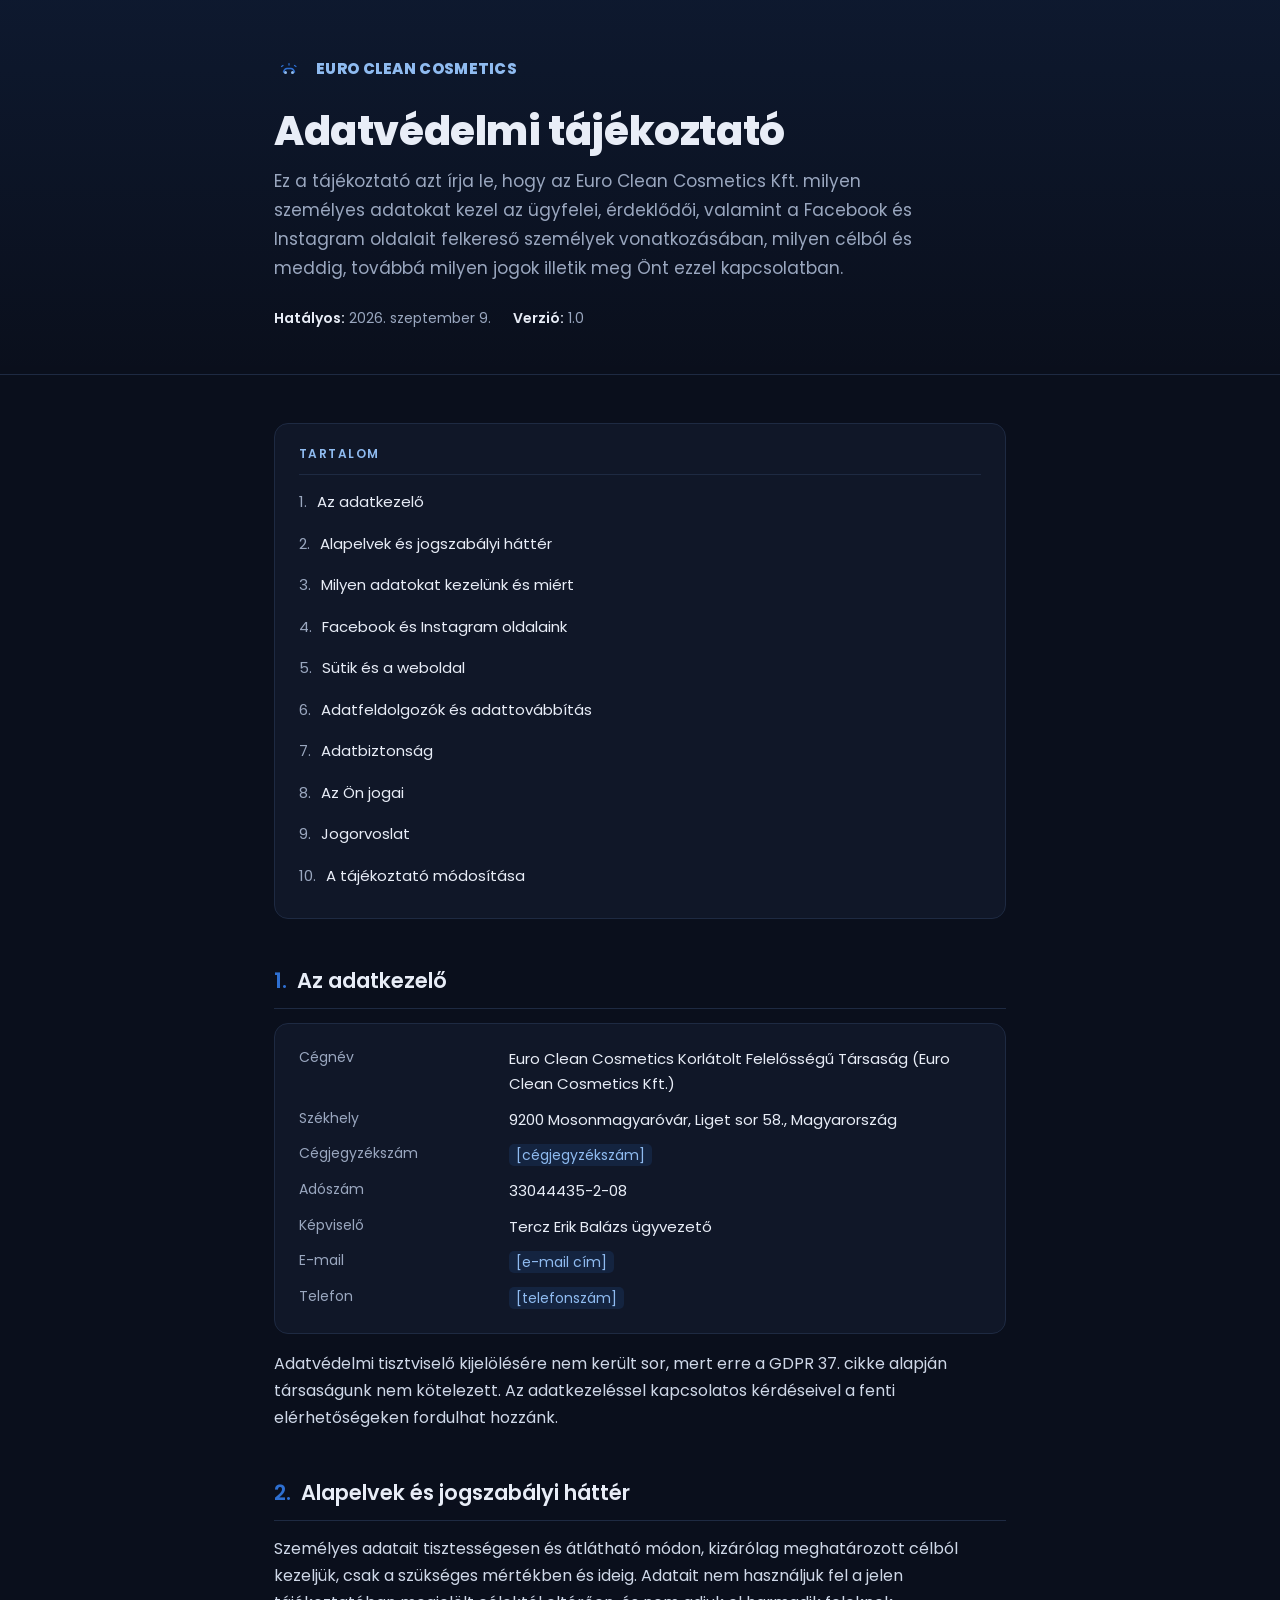
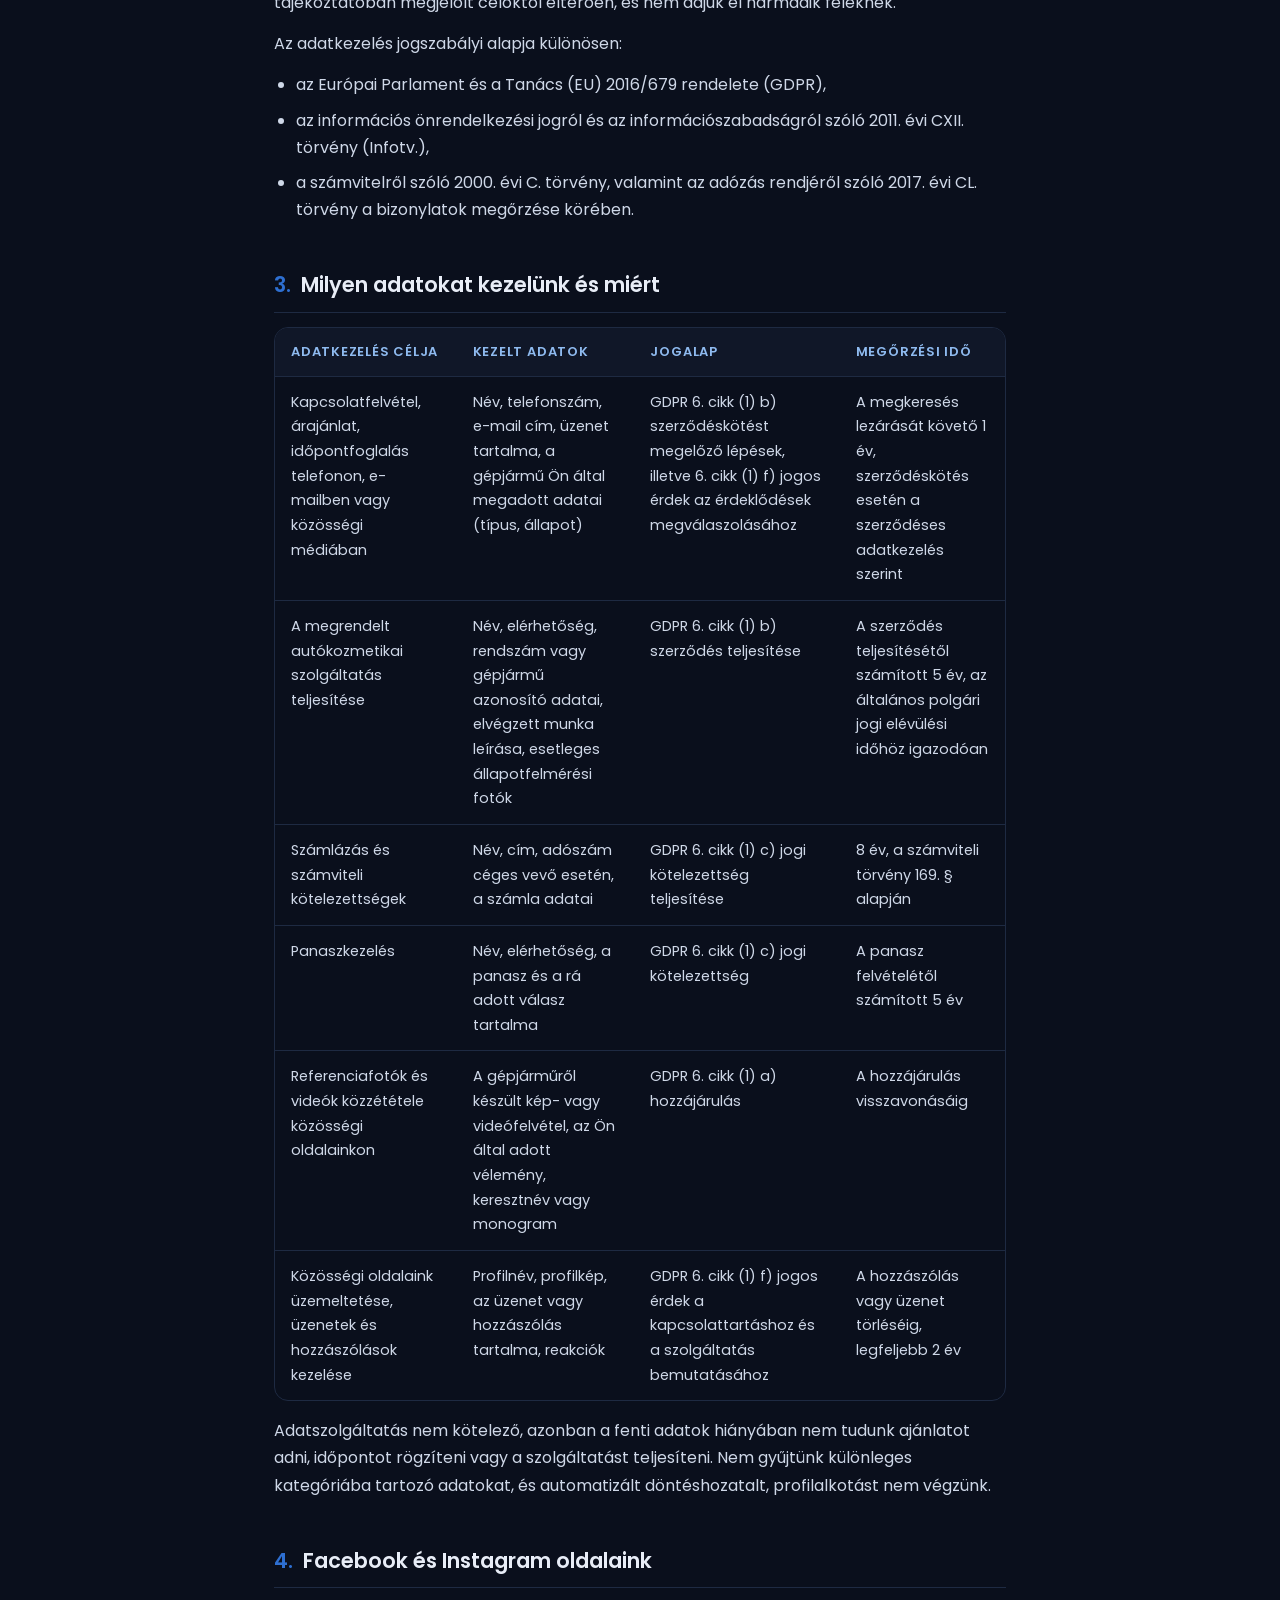
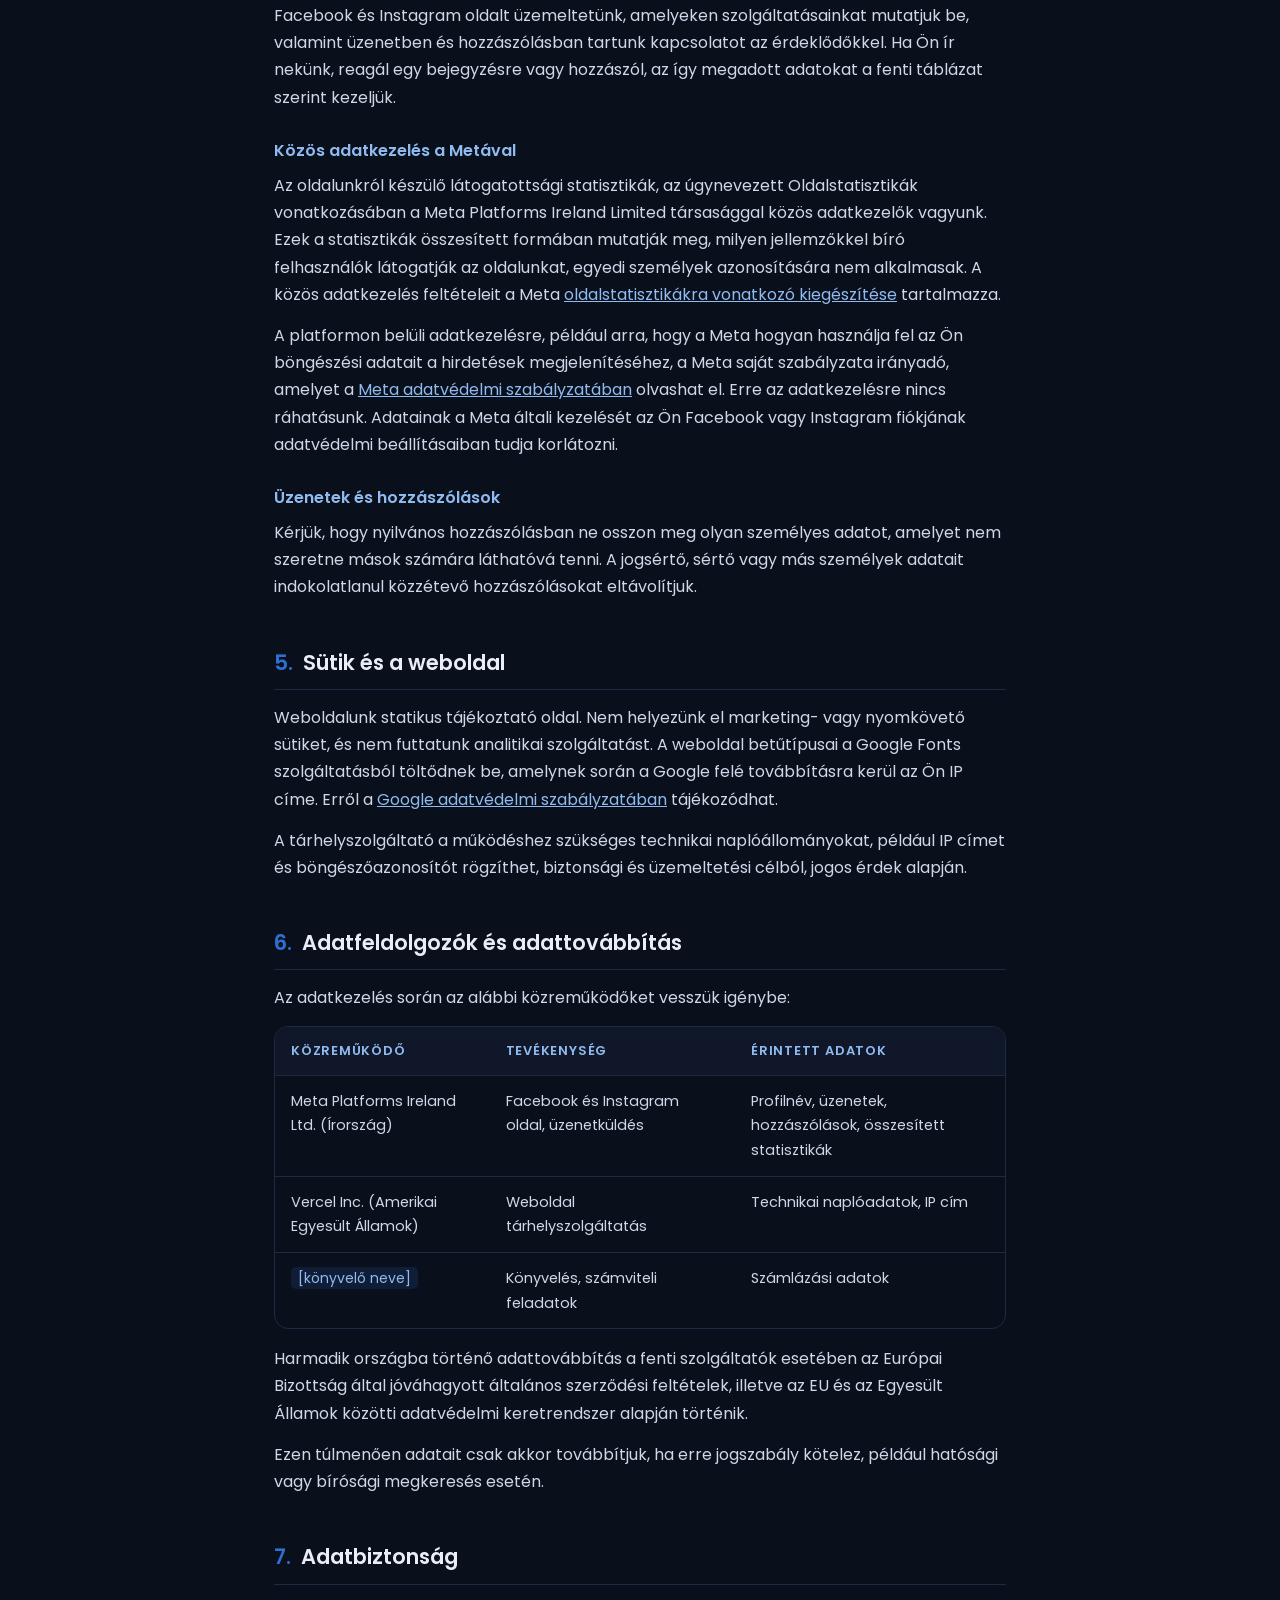
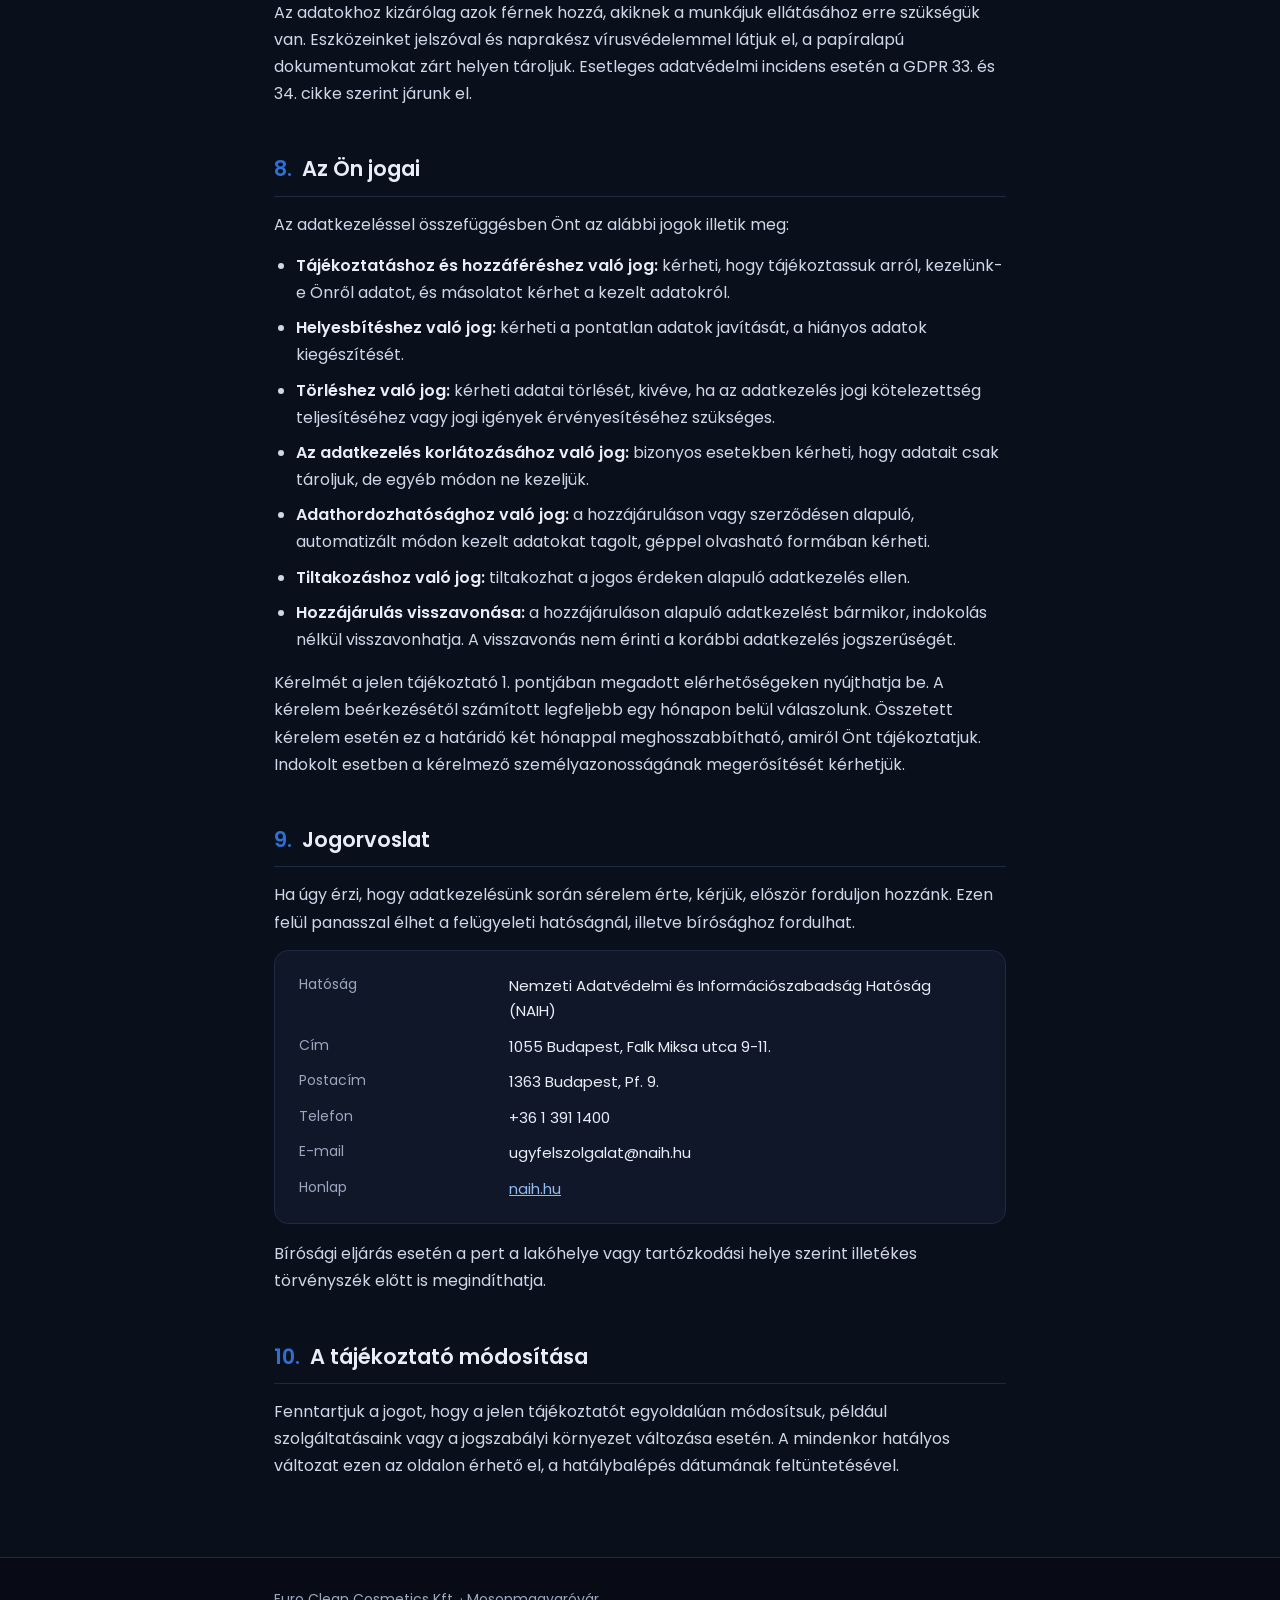
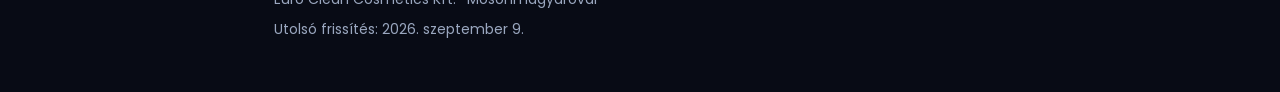
==== index.html @ 40aef6a8 "Fill in company registry data in the privacy notice Registered name, seat, tax number and managing d" ====
<!DOCTYPE html>
<html lang="hu">
<head>
<meta charset="utf-8">
<meta name="viewport" content="width=device-width, initial-scale=1">
<title>Adatvédelmi tájékoztató — Euro Clean Cosmetics Kft.</title>
<meta name="description" content="Az Euro Clean Cosmetics Kft. adatvédelmi tájékoztatója a GDPR alapján: kezelt adatok, jogalapok, megőrzési idők és az érintettek jogai.">
<meta name="robots" content="index, follow">
<link rel="preconnect" href="https://fonts.googleapis.com">
<link rel="preconnect" href="https://fonts.gstatic.com" crossorigin>
<link href="https://fonts.googleapis.com/css2?family=Poppins:wght@400;600;800&display=swap" rel="stylesheet">
<style>
  :root {
    --bg: #0a0f1c;
    --panel: #101728;
    --line: #1e2a42;
    --ink: #e8edf7;
    --muted: #9aa7bf;
    --brand: #2E6FD1;
    --brand-soft: #8FBBF0;
  }
  * { margin: 0; padding: 0; box-sizing: border-box; }
  html { scroll-behavior: smooth; }
  body {
    background: var(--bg);
    color: var(--ink);
    font-family: 'Poppins', -apple-system, BlinkMacSystemFont, 'Segoe UI', sans-serif;
    font-size: 16px;
    line-height: 1.7;
    -webkit-font-smoothing: antialiased;
  }
  .wrap { max-width: 780px; margin: 0 auto; padding: 0 24px; }

  header {
    border-bottom: 1px solid var(--line);
    background: linear-gradient(180deg, rgba(46,111,209,0.10), transparent);
  }
  header .wrap { padding-top: 56px; padding-bottom: 44px; }
  .brand {
    display: inline-flex; align-items: center; gap: 12px;
    font-weight: 800; letter-spacing: .02em; font-size: 15px;
    text-transform: uppercase; color: var(--brand-soft);
  }
  .brand svg { width: 30px; height: 20px; display: block; }
  h1 {
    font-size: clamp(28px, 5vw, 40px);
    line-height: 1.2; font-weight: 800; margin: 20px 0 12px;
    letter-spacing: -0.01em;
  }
  .lede { color: var(--muted); font-size: 17px; max-width: 60ch; }
  .meta {
    margin-top: 24px; font-size: 14px; color: var(--muted);
    display: flex; flex-wrap: wrap; gap: 8px 22px;
  }
  .meta strong { color: var(--ink); font-weight: 600; }

  nav.toc {
    margin: 40px 0 8px; padding: 22px 24px;
    background: var(--panel); border: 1px solid var(--line); border-radius: 14px;
  }
  nav.toc h2 {
    font-size: 12px; text-transform: uppercase; letter-spacing: .12em;
    color: var(--brand-soft); font-weight: 600; margin-bottom: 14px;
  }
  nav.toc ol { list-style: none; counter-reset: toc; display: grid; gap: 8px; }
  nav.toc li { counter-increment: toc; font-size: 15px; }
  nav.toc li::before {
    content: counter(toc) ".";
    color: var(--muted); margin-right: 10px; font-variant-numeric: tabular-nums;
  }
  nav.toc a { color: var(--ink); text-decoration: none; border-bottom: 1px solid transparent; }
  nav.toc a:hover { color: var(--brand-soft); border-bottom-color: var(--brand); }

  main .wrap { padding-top: 8px; padding-bottom: 64px; }
  section { margin-top: 48px; scroll-margin-top: 24px; }
  h2 {
    font-size: 21px; font-weight: 600; line-height: 1.35;
    margin-bottom: 14px; padding-bottom: 12px;
    border-bottom: 1px solid var(--line);
  }
  h2 .num { color: var(--brand); margin-right: 10px; font-variant-numeric: tabular-nums; }
  h3 { font-size: 16px; font-weight: 600; margin: 26px 0 8px; color: var(--brand-soft); }
  p { margin-bottom: 14px; color: #cfd8e8; }
  ul { margin: 0 0 16px 0; padding-left: 22px; color: #cfd8e8; }
  li { margin-bottom: 8px; }
  a { color: var(--brand-soft); }
  a:hover { color: #fff; }
  strong { color: var(--ink); font-weight: 600; }

  .card {
    background: var(--panel); border: 1px solid var(--line);
    border-radius: 14px; padding: 22px 24px; margin-bottom: 16px;
  }
  .card p:last-child, .card ul:last-child { margin-bottom: 0; }
  .card dl { display: grid; grid-template-columns: minmax(120px, 190px) 1fr; gap: 10px 20px; }
  .card dt { color: var(--muted); font-size: 14px; }
  .card dd { color: var(--ink); font-size: 15px; }
  @media (max-width: 560px) {
    .card dl { grid-template-columns: 1fr; gap: 2px; }
    .card dd { margin-bottom: 12px; }
  }

  .tablewrap { overflow-x: auto; margin-bottom: 16px; border: 1px solid var(--line); border-radius: 14px; }
  table { border-collapse: collapse; width: 100%; min-width: 560px; font-size: 14.5px; }
  th, td { text-align: left; padding: 13px 16px; border-bottom: 1px solid var(--line); vertical-align: top; }
  th { background: var(--panel); color: var(--brand-soft); font-weight: 600; font-size: 13px; text-transform: uppercase; letter-spacing: .06em; }
  tbody tr:last-child td { border-bottom: none; }
  td { color: #cfd8e8; }

  .fill { color: var(--brand-soft); background: rgba(46,111,209,0.14); padding: 1px 7px; border-radius: 5px; font-size: 14px; }

  footer {
    border-top: 1px solid var(--line);
    background: rgba(0,0,0,0.25);
  }
  footer .wrap { padding: 30px 24px 44px; }
  footer p { color: var(--muted); font-size: 14px; margin-bottom: 6px; }
</style>
</head>
<body>

<header>
  <div class="wrap">
    <div class="brand">
      <svg viewBox="0 0 120 80" xmlns="http://www.w3.org/2000/svg" aria-hidden="true">
        <path d="M38 52c3-9 7-14 14-14h16c7 0 11 5 14 14" fill="none" stroke="#2E6FD1" stroke-width="6" stroke-linecap="round"></path>
        <circle cx="46" cy="54" r="6" fill="#8FBBF0"></circle>
        <circle cx="74" cy="54" r="6" fill="#8FBBF0"></circle>
        <path d="M30 30l6-4M88 30l-6-4M60 24v-6" stroke="#2E6FD1" stroke-width="5" stroke-linecap="round"></path>
      </svg>
      Euro Clean Cosmetics
    </div>
    <h1>Adatvédelmi tájékoztató</h1>
    <p class="lede">
      Ez a tájékoztató azt írja le, hogy az Euro Clean Cosmetics Kft. milyen személyes adatokat kezel
      az ügyfelei, érdeklődői, valamint a Facebook és Instagram oldalait felkereső személyek
      vonatkozásában, milyen célból és meddig, továbbá milyen jogok illetik meg Önt ezzel kapcsolatban.
    </p>
    <div class="meta">
      <span><strong>Hatályos:</strong> 2026. szeptember 9.</span>
      <span><strong>Verzió:</strong> 1.0</span>
    </div>
  </div>
</header>

<main>
  <div class="wrap">

    <nav class="toc" aria-label="Tartalomjegyzék">
      <h2>Tartalom</h2>
      <ol>
        <li><a href="#adatkezelo">Az adatkezelő</a></li>
        <li><a href="#alapelvek">Alapelvek és jogszabályi háttér</a></li>
        <li><a href="#adatkezelesek">Milyen adatokat kezelünk és miért</a></li>
        <li><a href="#kozossegi">Facebook és Instagram oldalaink</a></li>
        <li><a href="#suti">Sütik és a weboldal</a></li>
        <li><a href="#tovabbitas">Adatfeldolgozók és adattovábbítás</a></li>
        <li><a href="#biztonsag">Adatbiztonság</a></li>
        <li><a href="#jogok">Az Ön jogai</a></li>
        <li><a href="#jogorvoslat">Jogorvoslat</a></li>
        <li><a href="#modositas">A tájékoztató módosítása</a></li>
      </ol>
    </nav>

    <section id="adatkezelo">
      <h2><span class="num">1.</span>Az adatkezelő</h2>
      <div class="card">
        <dl>
          <dt>Cégnév</dt><dd>Euro Clean Cosmetics Korlátolt Felelősségű Társaság (Euro Clean Cosmetics Kft.)</dd>
          <dt>Székhely</dt><dd>9200 Mosonmagyaróvár, Liget sor 58., Magyarország</dd>
          <dt>Cégjegyzékszám</dt><dd><span class="fill">[cégjegyzékszám]</span></dd>
          <dt>Adószám</dt><dd>33044435-2-08</dd>
          <dt>Képviselő</dt><dd>Tercz Erik Balázs ügyvezető</dd>
          <dt>E-mail</dt><dd><span class="fill">[e-mail cím]</span></dd>
          <dt>Telefon</dt><dd><span class="fill">[telefonszám]</span></dd>
        </dl>
      </div>
      <p>
        Adatvédelmi tisztviselő kijelölésére nem került sor, mert erre a GDPR 37. cikke alapján
        társaságunk nem kötelezett. Az adatkezeléssel kapcsolatos kérdéseivel a fenti elérhetőségeken
        fordulhat hozzánk.
      </p>
    </section>

    <section id="alapelvek">
      <h2><span class="num">2.</span>Alapelvek és jogszabályi háttér</h2>
      <p>
        Személyes adatait tisztességesen és átlátható módon, kizárólag meghatározott célból kezeljük,
        csak a szükséges mértékben és ideig. Adatait nem használjuk fel a jelen tájékoztatóban
        megjelölt céloktól eltérően, és nem adjuk el harmadik feleknek.
      </p>
      <p>Az adatkezelés jogszabályi alapja különösen:</p>
      <ul>
        <li>az Európai Parlament és a Tanács (EU) 2016/679 rendelete (GDPR),</li>
        <li>az információs önrendelkezési jogról és az információszabadságról szóló 2011. évi CXII. törvény (Infotv.),</li>
        <li>a számvitelről szóló 2000. évi C. törvény, valamint az adózás rendjéről szóló 2017. évi CL. törvény a bizonylatok megőrzése körében.</li>
      </ul>
    </section>

    <section id="adatkezelesek">
      <h2><span class="num">3.</span>Milyen adatokat kezelünk és miért</h2>
      <div class="tablewrap">
        <table>
          <thead>
            <tr>
              <th>Adatkezelés célja</th>
              <th>Kezelt adatok</th>
              <th>Jogalap</th>
              <th>Megőrzési idő</th>
            </tr>
          </thead>
          <tbody>
            <tr>
              <td>Kapcsolatfelvétel, árajánlat, időpontfoglalás telefonon, e-mailben vagy közösségi médiában</td>
              <td>Név, telefonszám, e-mail cím, üzenet tartalma, a gépjármű Ön által megadott adatai (típus, állapot)</td>
              <td>GDPR 6. cikk (1) b) szerződéskötést megelőző lépések, illetve 6. cikk (1) f) jogos érdek az érdeklődések megválaszolásához</td>
              <td>A megkeresés lezárását követő 1 év, szerződéskötés esetén a szerződéses adatkezelés szerint</td>
            </tr>
            <tr>
              <td>A megrendelt autókozmetikai szolgáltatás teljesítése</td>
              <td>Név, elérhetőség, rendszám vagy gépjármű azonosító adatai, elvégzett munka leírása, esetleges állapotfelmérési fotók</td>
              <td>GDPR 6. cikk (1) b) szerződés teljesítése</td>
              <td>A szerződés teljesítésétől számított 5 év, az általános polgári jogi elévülési időhöz igazodóan</td>
            </tr>
            <tr>
              <td>Számlázás és számviteli kötelezettségek</td>
              <td>Név, cím, adószám céges vevő esetén, a számla adatai</td>
              <td>GDPR 6. cikk (1) c) jogi kötelezettség teljesítése</td>
              <td>8 év, a számviteli törvény 169. § alapján</td>
            </tr>
            <tr>
              <td>Panaszkezelés</td>
              <td>Név, elérhetőség, a panasz és a rá adott válasz tartalma</td>
              <td>GDPR 6. cikk (1) c) jogi kötelezettség</td>
              <td>A panasz felvételétől számított 5 év</td>
            </tr>
            <tr>
              <td>Referenciafotók és videók közzététele közösségi oldalainkon</td>
              <td>A gépjárműről készült kép- vagy videófelvétel, az Ön által adott vélemény, keresztnév vagy monogram</td>
              <td>GDPR 6. cikk (1) a) hozzájárulás</td>
              <td>A hozzájárulás visszavonásáig</td>
            </tr>
            <tr>
              <td>Közösségi oldalaink üzemeltetése, üzenetek és hozzászólások kezelése</td>
              <td>Profilnév, profilkép, az üzenet vagy hozzászólás tartalma, reakciók</td>
              <td>GDPR 6. cikk (1) f) jogos érdek a kapcsolattartáshoz és a szolgáltatás bemutatásához</td>
              <td>A hozzászólás vagy üzenet törléséig, legfeljebb 2 év</td>
            </tr>
          </tbody>
        </table>
      </div>
      <p>
        Adatszolgáltatás nem kötelező, azonban a fenti adatok hiányában nem tudunk ajánlatot adni,
        időpontot rögzíteni vagy a szolgáltatást teljesíteni. Nem gyűjtünk különleges kategóriába
        tartozó adatokat, és automatizált döntéshozatalt, profilalkotást nem végzünk.
      </p>
    </section>

    <section id="kozossegi">
      <h2><span class="num">4.</span>Facebook és Instagram oldalaink</h2>
      <p>
        Facebook és Instagram oldalt üzemeltetünk, amelyeken szolgáltatásainkat mutatjuk be, valamint
        üzenetben és hozzászólásban tartunk kapcsolatot az érdeklődőkkel. Ha Ön ír nekünk, reagál egy
        bejegyzésre vagy hozzászól, az így megadott adatokat a fenti táblázat szerint kezeljük.
      </p>
      <h3>Közös adatkezelés a Metával</h3>
      <p>
        Az oldalunkról készülő látogatottsági statisztikák, az úgynevezett Oldalstatisztikák
        vonatkozásában a Meta Platforms Ireland Limited társasággal közös adatkezelők vagyunk. Ezek a
        statisztikák összesített formában mutatják meg, milyen jellemzőkkel bíró felhasználók
        látogatják az oldalunkat, egyedi személyek azonosítására nem alkalmasak. A közös adatkezelés
        feltételeit a Meta
        <a href="https://www.facebook.com/legal/terms/page_controller_addendum" target="_blank" rel="noopener">
        oldalstatisztikákra vonatkozó kiegészítése</a> tartalmazza.
      </p>
      <p>
        A platformon belüli adatkezelésre, például arra, hogy a Meta hogyan használja fel az Ön
        böngészési adatait a hirdetések megjelenítéséhez, a Meta saját szabályzata irányadó, amelyet a
        <a href="https://www.facebook.com/privacy/policy/" target="_blank" rel="noopener">Meta adatvédelmi szabályzatában</a>
        olvashat el. Erre az adatkezelésre nincs ráhatásunk. Adatainak a Meta általi kezelését az Ön
        Facebook vagy Instagram fiókjának adatvédelmi beállításaiban tudja korlátozni.
      </p>
      <h3>Üzenetek és hozzászólások</h3>
      <p>
        Kérjük, hogy nyilvános hozzászólásban ne osszon meg olyan személyes adatot, amelyet nem
        szeretne mások számára láthatóvá tenni. A jogsértő, sértő vagy más személyek adatait
        indokolatlanul közzétevő hozzászólásokat eltávolítjuk.
      </p>
    </section>

    <section id="suti">
      <h2><span class="num">5.</span>Sütik és a weboldal</h2>
      <p>
        Weboldalunk statikus tájékoztató oldal. Nem helyezünk el marketing- vagy nyomkövető sütiket,
        és nem futtatunk analitikai szolgáltatást. A weboldal betűtípusai a Google Fonts szolgáltatásból
        töltődnek be, amelynek során a Google felé továbbításra kerül az Ön IP címe. Erről a
        <a href="https://policies.google.com/privacy" target="_blank" rel="noopener">Google adatvédelmi szabályzatában</a>
        tájékozódhat.
      </p>
      <p>
        A tárhelyszolgáltató a működéshez szükséges technikai naplóállományokat, például IP címet és
        böngészőazonosítót rögzíthet, biztonsági és üzemeltetési célból, jogos érdek alapján.
      </p>
    </section>

    <section id="tovabbitas">
      <h2><span class="num">6.</span>Adatfeldolgozók és adattovábbítás</h2>
      <p>Az adatkezelés során az alábbi közreműködőket vesszük igénybe:</p>
      <div class="tablewrap">
        <table>
          <thead>
            <tr><th>Közreműködő</th><th>Tevékenység</th><th>Érintett adatok</th></tr>
          </thead>
          <tbody>
            <tr>
              <td>Meta Platforms Ireland Ltd. (Írország)</td>
              <td>Facebook és Instagram oldal, üzenetküldés</td>
              <td>Profilnév, üzenetek, hozzászólások, összesített statisztikák</td>
            </tr>
            <tr>
              <td>Vercel Inc. (Amerikai Egyesült Államok)</td>
              <td>Weboldal tárhelyszolgáltatás</td>
              <td>Technikai naplóadatok, IP cím</td>
            </tr>
            <tr>
              <td><span class="fill">[könyvelő neve]</span></td>
              <td>Könyvelés, számviteli feladatok</td>
              <td>Számlázási adatok</td>
            </tr>
          </tbody>
        </table>
      </div>
      <p>
        Harmadik országba történő adattovábbítás a fenti szolgáltatók esetében az Európai Bizottság
        által jóváhagyott általános szerződési feltételek, illetve az EU és az Egyesült Államok közötti
        adatvédelmi keretrendszer alapján történik.
      </p>
      <p>
        Ezen túlmenően adatait csak akkor továbbítjuk, ha erre jogszabály kötelez, például hatósági
        vagy bírósági megkeresés esetén.
      </p>
    </section>

    <section id="biztonsag">
      <h2><span class="num">7.</span>Adatbiztonság</h2>
      <p>
        Az adatokhoz kizárólag azok férnek hozzá, akiknek a munkájuk ellátásához erre szükségük van.
        Eszközeinket jelszóval és naprakész vírusvédelemmel látjuk el, a papíralapú dokumentumokat
        zárt helyen tároljuk. Esetleges adatvédelmi incidens esetén a GDPR 33. és 34. cikke szerint
        járunk el.
      </p>
    </section>

    <section id="jogok">
      <h2><span class="num">8.</span>Az Ön jogai</h2>
      <p>Az adatkezeléssel összefüggésben Önt az alábbi jogok illetik meg:</p>
      <ul>
        <li><strong>Tájékoztatáshoz és hozzáféréshez való jog:</strong> kérheti, hogy tájékoztassuk arról, kezelünk-e Önről adatot, és másolatot kérhet a kezelt adatokról.</li>
        <li><strong>Helyesbítéshez való jog:</strong> kérheti a pontatlan adatok javítását, a hiányos adatok kiegészítését.</li>
        <li><strong>Törléshez való jog:</strong> kérheti adatai törlését, kivéve, ha az adatkezelés jogi kötelezettség teljesítéséhez vagy jogi igények érvényesítéséhez szükséges.</li>
        <li><strong>Az adatkezelés korlátozásához való jog:</strong> bizonyos esetekben kérheti, hogy adatait csak tároljuk, de egyéb módon ne kezeljük.</li>
        <li><strong>Adathordozhatósághoz való jog:</strong> a hozzájáruláson vagy szerződésen alapuló, automatizált módon kezelt adatokat tagolt, géppel olvasható formában kérheti.</li>
        <li><strong>Tiltakozáshoz való jog:</strong> tiltakozhat a jogos érdeken alapuló adatkezelés ellen.</li>
        <li><strong>Hozzájárulás visszavonása:</strong> a hozzájáruláson alapuló adatkezelést bármikor, indokolás nélkül visszavonhatja. A visszavonás nem érinti a korábbi adatkezelés jogszerűségét.</li>
      </ul>
      <p>
        Kérelmét a jelen tájékoztató 1. pontjában megadott elérhetőségeken nyújthatja be. A kérelem
        beérkezésétől számított legfeljebb egy hónapon belül válaszolunk. Összetett kérelem esetén ez a
        határidő két hónappal meghosszabbítható, amiről Önt tájékoztatjuk. Indokolt esetben a kérelmező
        személyazonosságának megerősítését kérhetjük.
      </p>
    </section>

    <section id="jogorvoslat">
      <h2><span class="num">9.</span>Jogorvoslat</h2>
      <p>
        Ha úgy érzi, hogy adatkezelésünk során sérelem érte, kérjük, először forduljon hozzánk. Ezen
        felül panasszal élhet a felügyeleti hatóságnál, illetve bírósághoz fordulhat.
      </p>
      <div class="card">
        <dl>
          <dt>Hatóság</dt><dd>Nemzeti Adatvédelmi és Információszabadság Hatóság (NAIH)</dd>
          <dt>Cím</dt><dd>1055 Budapest, Falk Miksa utca 9-11.</dd>
          <dt>Postacím</dt><dd>1363 Budapest, Pf. 9.</dd>
          <dt>Telefon</dt><dd>+36 1 391 1400</dd>
          <dt>E-mail</dt><dd>ugyfelszolgalat@naih.hu</dd>
          <dt>Honlap</dt><dd><a href="https://naih.hu" target="_blank" rel="noopener">naih.hu</a></dd>
        </dl>
      </div>
      <p>
        Bírósági eljárás esetén a pert a lakóhelye vagy tartózkodási helye szerint illetékes
        törvényszék előtt is megindíthatja.
      </p>
    </section>

    <section id="modositas">
      <h2><span class="num">10.</span>A tájékoztató módosítása</h2>
      <p>
        Fenntartjuk a jogot, hogy a jelen tájékoztatót egyoldalúan módosítsuk, például szolgáltatásaink
        vagy a jogszabályi környezet változása esetén. A mindenkor hatályos változat ezen az oldalon
        érhető el, a hatálybalépés dátumának feltüntetésével.
      </p>
    </section>

  </div>
</main>

<footer>
  <div class="wrap">
    <p>Euro Clean Cosmetics Kft. · Mosonmagyaróvár</p>
    <p>Utolsó frissítés: 2026. szeptember 9.</p>
  </div>
</footer>

</body>
</html>
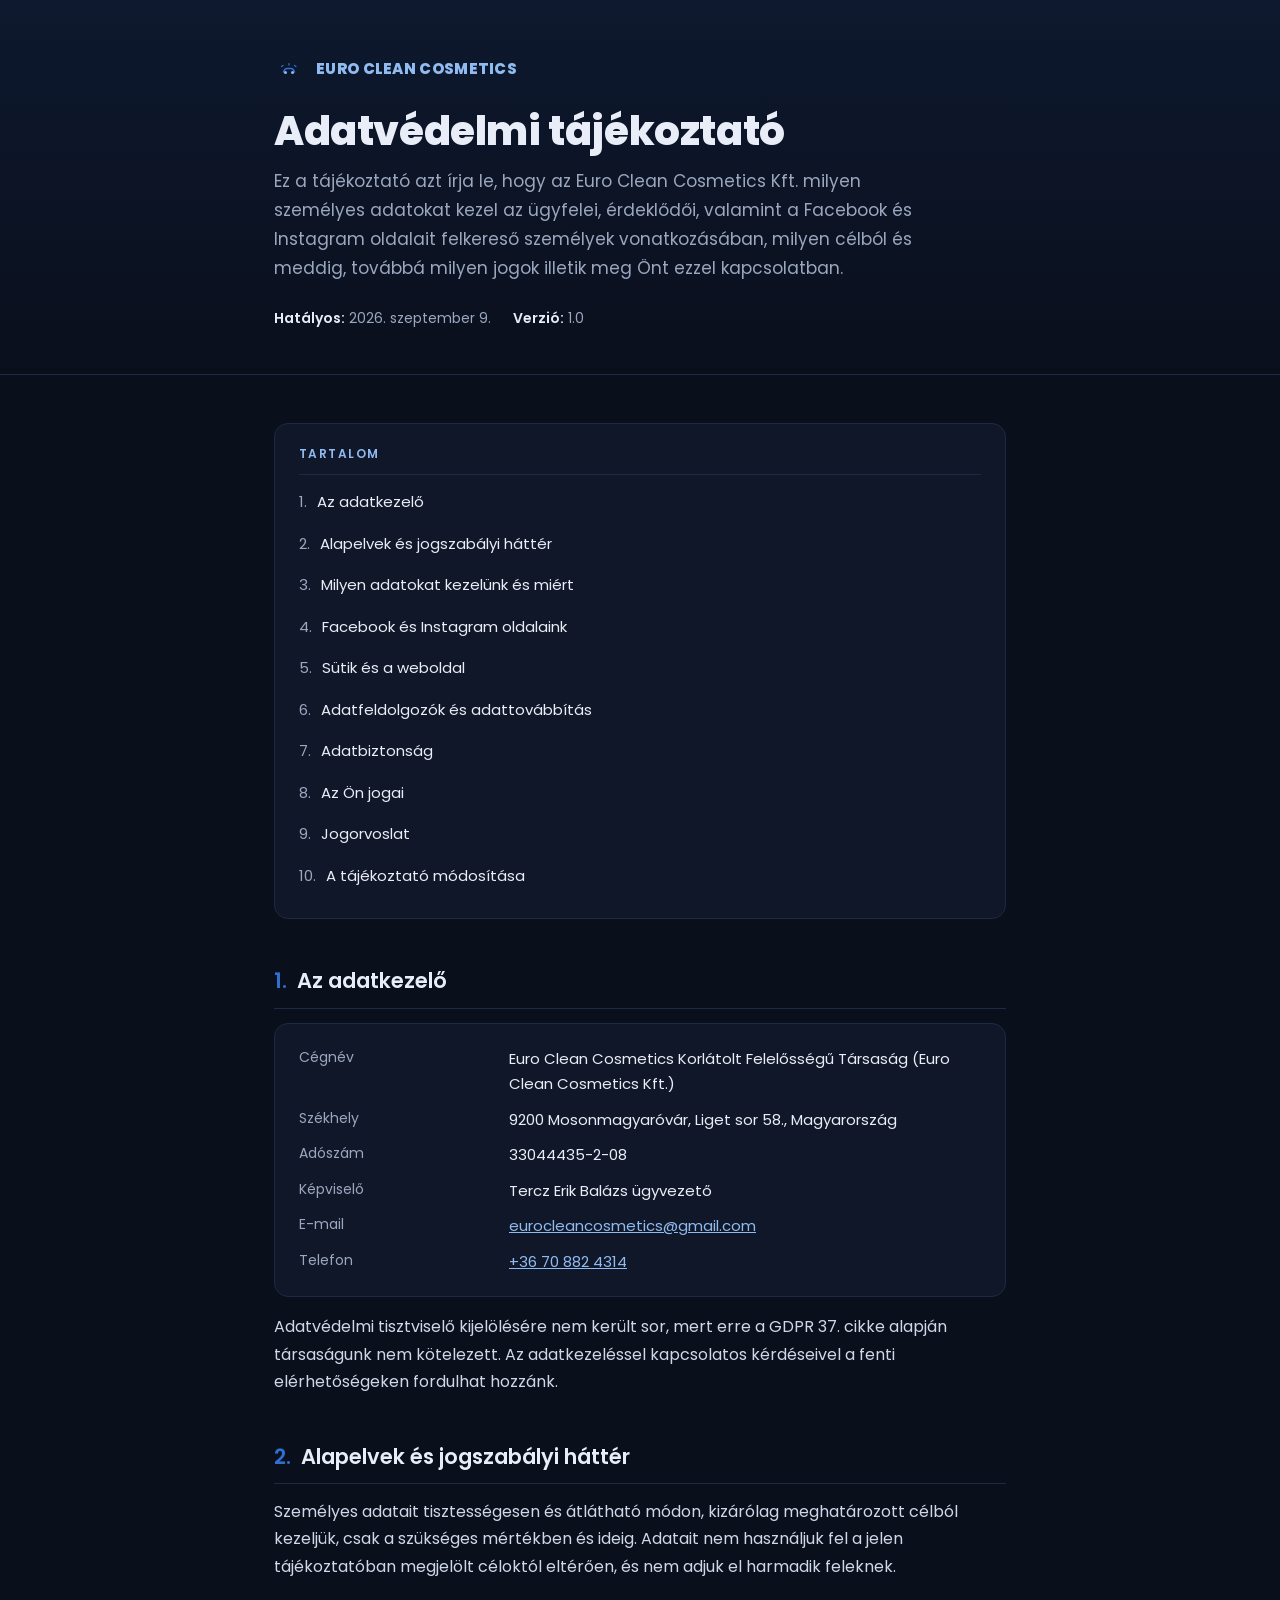
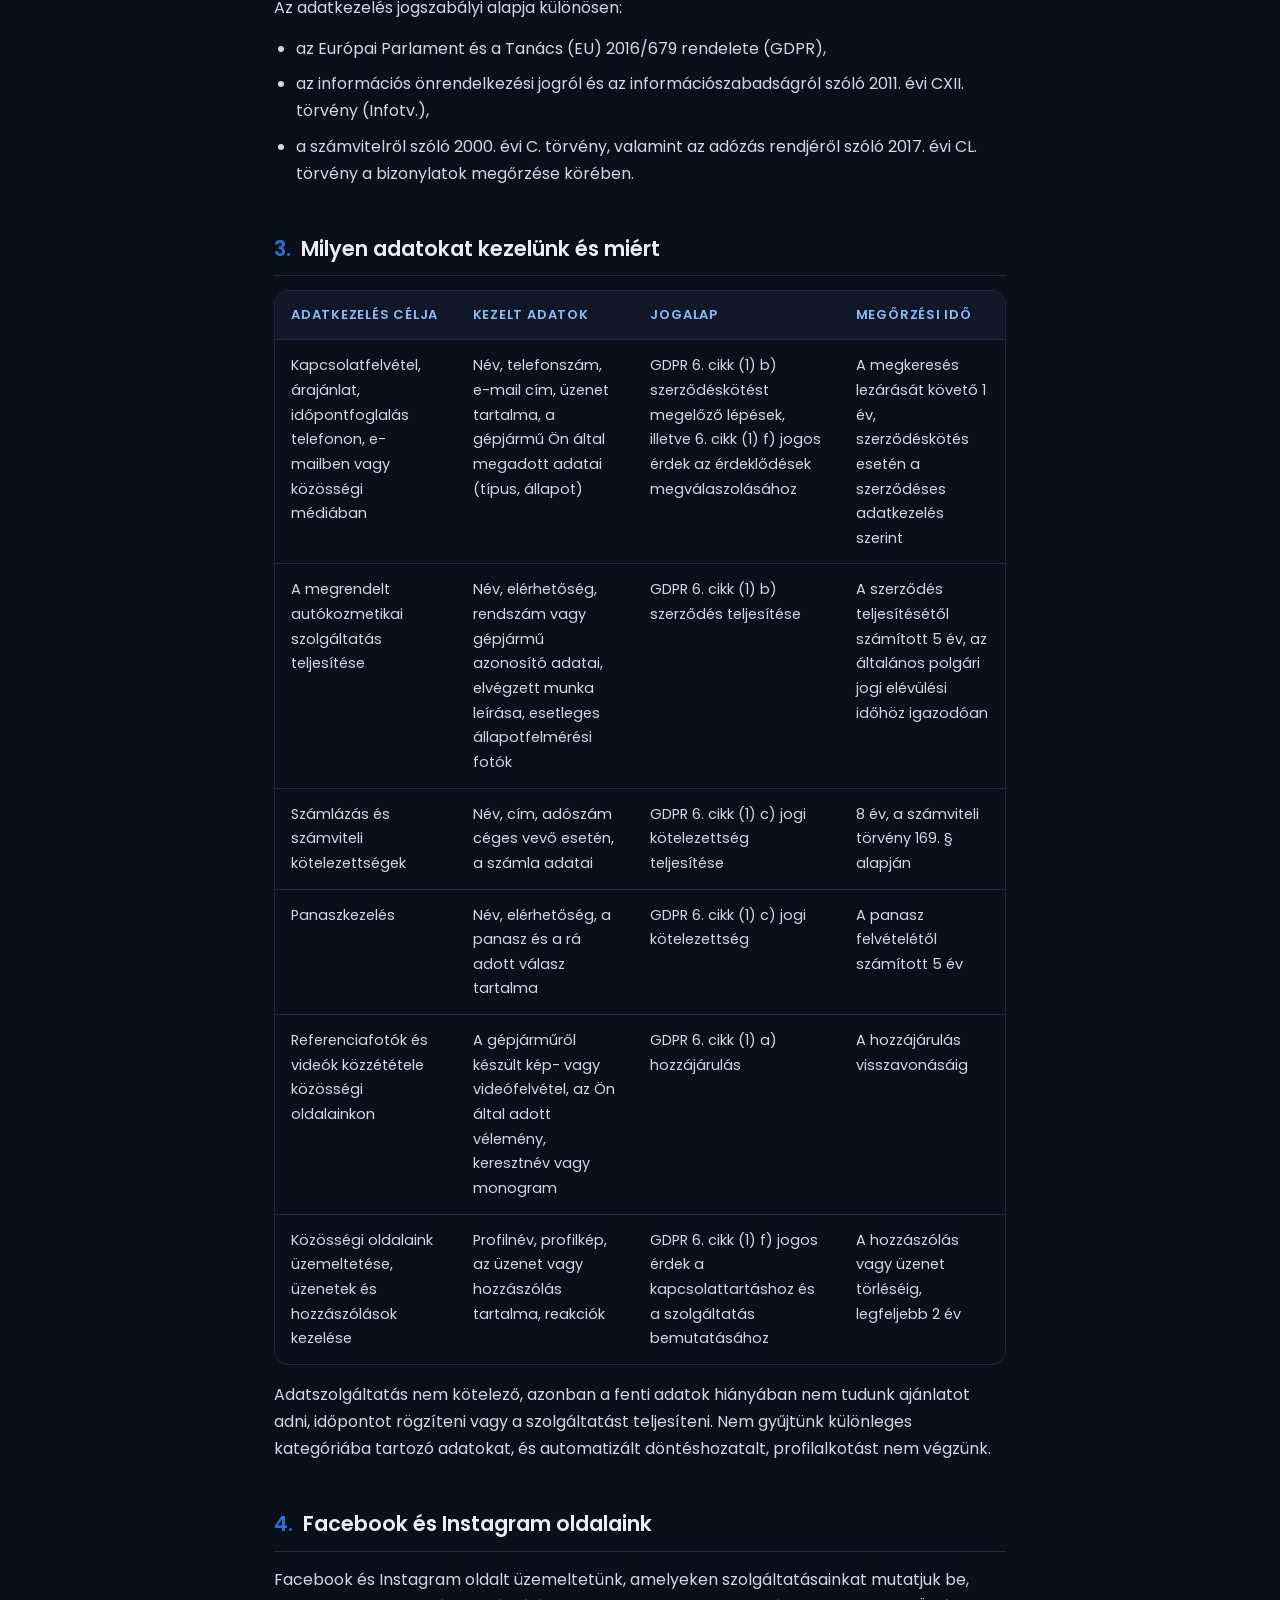
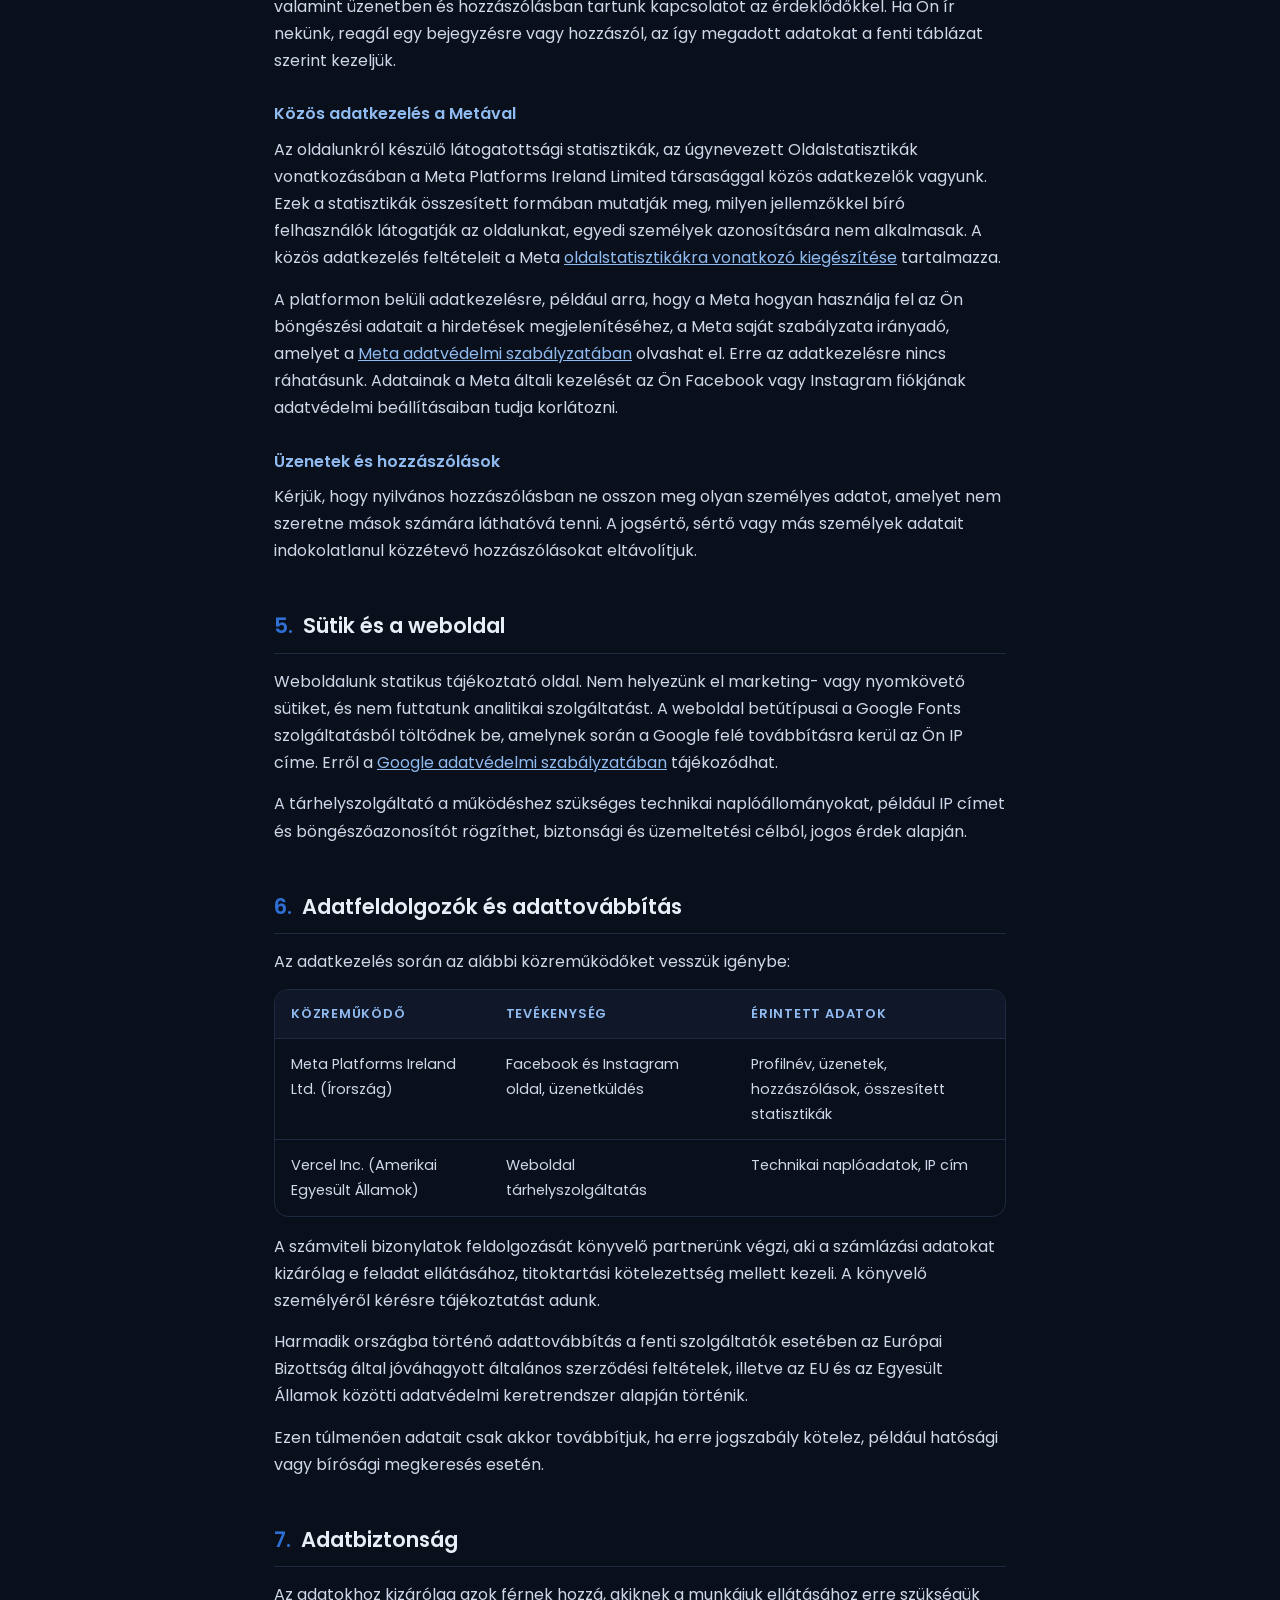
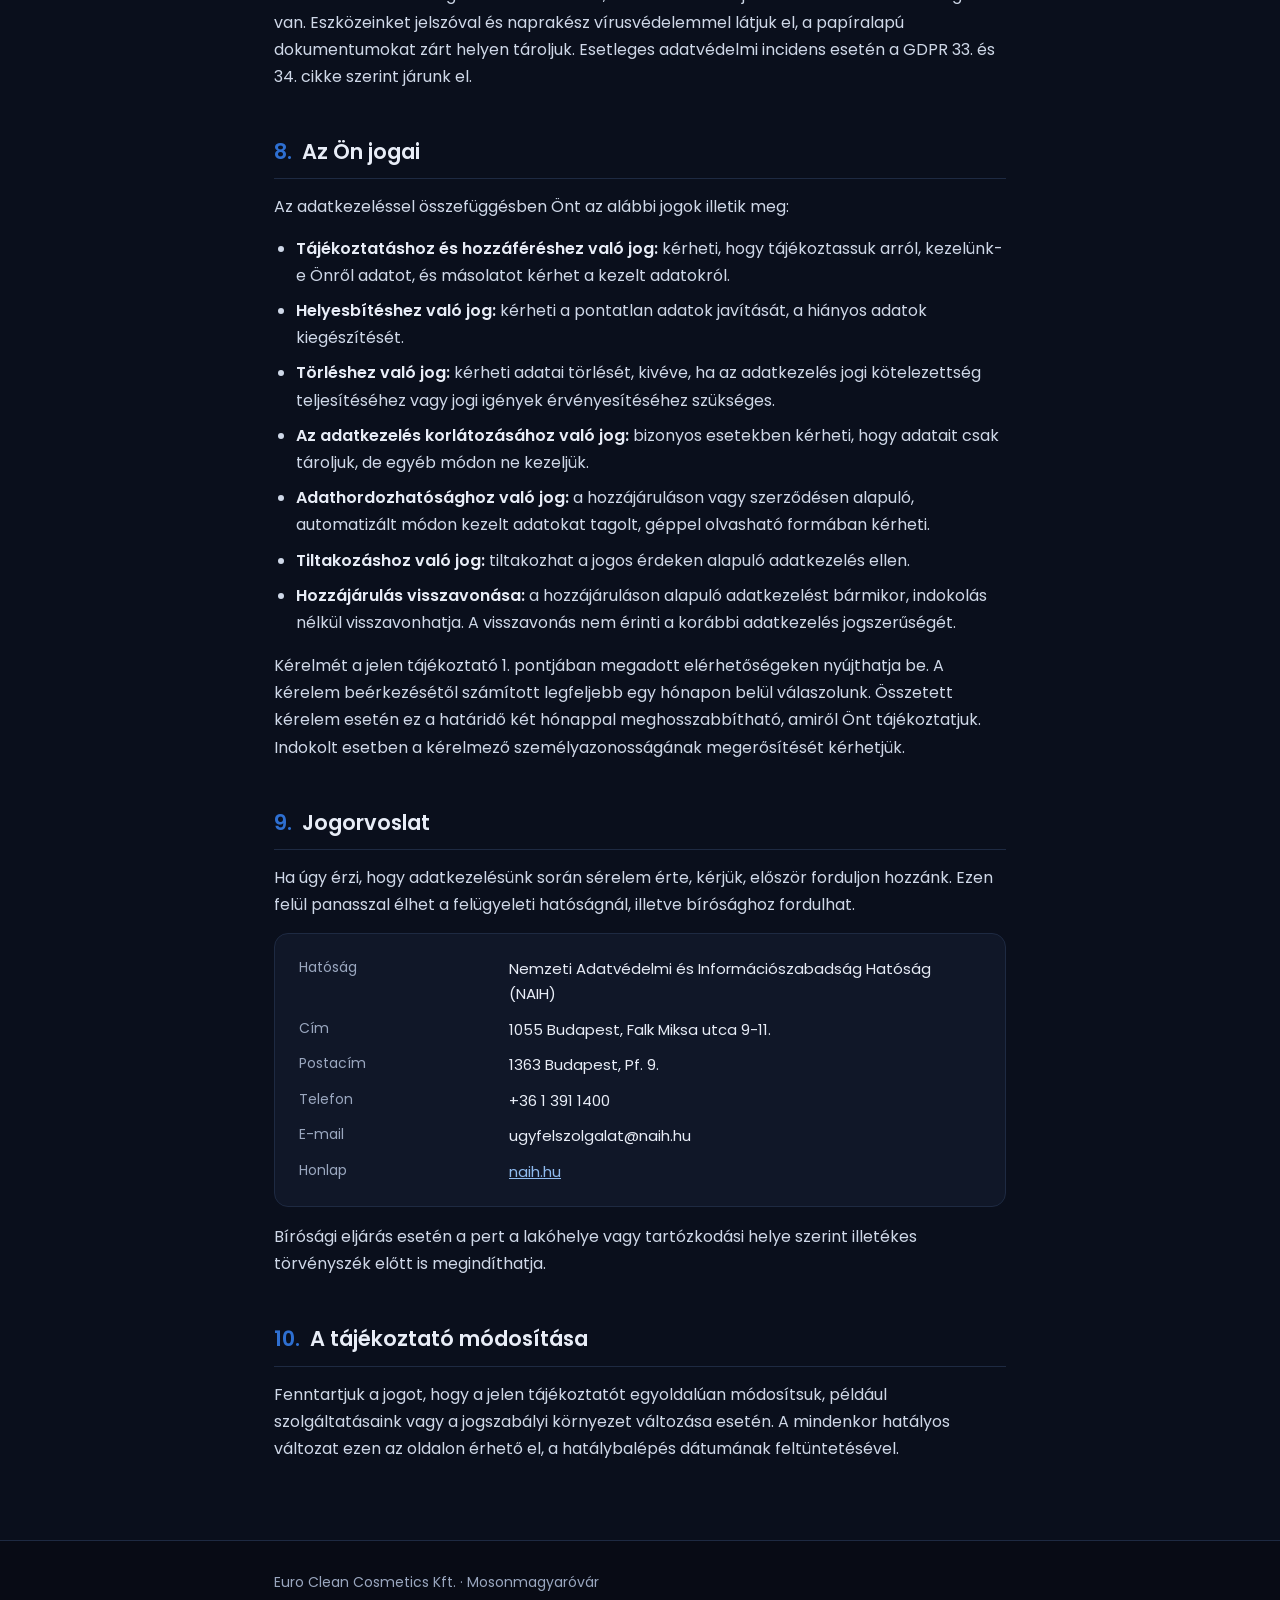
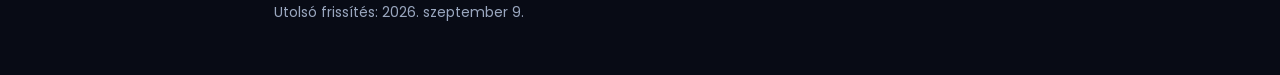
==== commit 326f19ef: "Add contact details and remove remaining placeholders Phone and e-mail filled in as clickable links." ====
--- a/index.html
+++ b/index.html
@@ -106,8 +106,6 @@
   th { background: var(--panel); color: var(--brand-soft); font-weight: 600; font-size: 13px; text-transform: uppercase; letter-spacing: .06em; }
   tbody tr:last-child td { border-bottom: none; }
   td { color: #cfd8e8; }
-
-  .fill { color: var(--brand-soft); background: rgba(46,111,209,0.14); padding: 1px 7px; border-radius: 5px; font-size: 14px; }
 
   footer {
     border-top: 1px solid var(--line);
@@ -168,11 +166,10 @@
         <dl>
           <dt>Cégnév</dt><dd>Euro Clean Cosmetics Korlátolt Felelősségű Társaság (Euro Clean Cosmetics Kft.)</dd>
           <dt>Székhely</dt><dd>9200 Mosonmagyaróvár, Liget sor 58., Magyarország</dd>
-          <dt>Cégjegyzékszám</dt><dd><span class="fill">[cégjegyzékszám]</span></dd>
           <dt>Adószám</dt><dd>33044435-2-08</dd>
           <dt>Képviselő</dt><dd>Tercz Erik Balázs ügyvezető</dd>
-          <dt>E-mail</dt><dd><span class="fill">[e-mail cím]</span></dd>
-          <dt>Telefon</dt><dd><span class="fill">[telefonszám]</span></dd>
+          <dt>E-mail</dt><dd><a href="mailto:eurocleancosmetics@gmail.com">eurocleancosmetics@gmail.com</a></dd>
+          <dt>Telefon</dt><dd><a href="tel:+36708824314">+36 70 882 4314</a></dd>
         </dl>
       </div>
       <p>
@@ -322,14 +319,14 @@
               <td>Weboldal tárhelyszolgáltatás</td>
               <td>Technikai naplóadatok, IP cím</td>
             </tr>
-            <tr>
-              <td><span class="fill">[könyvelő neve]</span></td>
-              <td>Könyvelés, számviteli feladatok</td>
-              <td>Számlázási adatok</td>
-            </tr>
           </tbody>
         </table>
       </div>
+      <p>
+        A számviteli bizonylatok feldolgozását könyvelő partnerünk végzi, aki a számlázási adatokat
+        kizárólag e feladat ellátásához, titoktartási kötelezettség mellett kezeli. A könyvelő
+        személyéről kérésre tájékoztatást adunk.
+      </p>
       <p>
         Harmadik országba történő adattovábbítás a fenti szolgáltatók esetében az Európai Bizottság
         által jóváhagyott általános szerződési feltételek, illetve az EU és az Egyesült Államok közötti
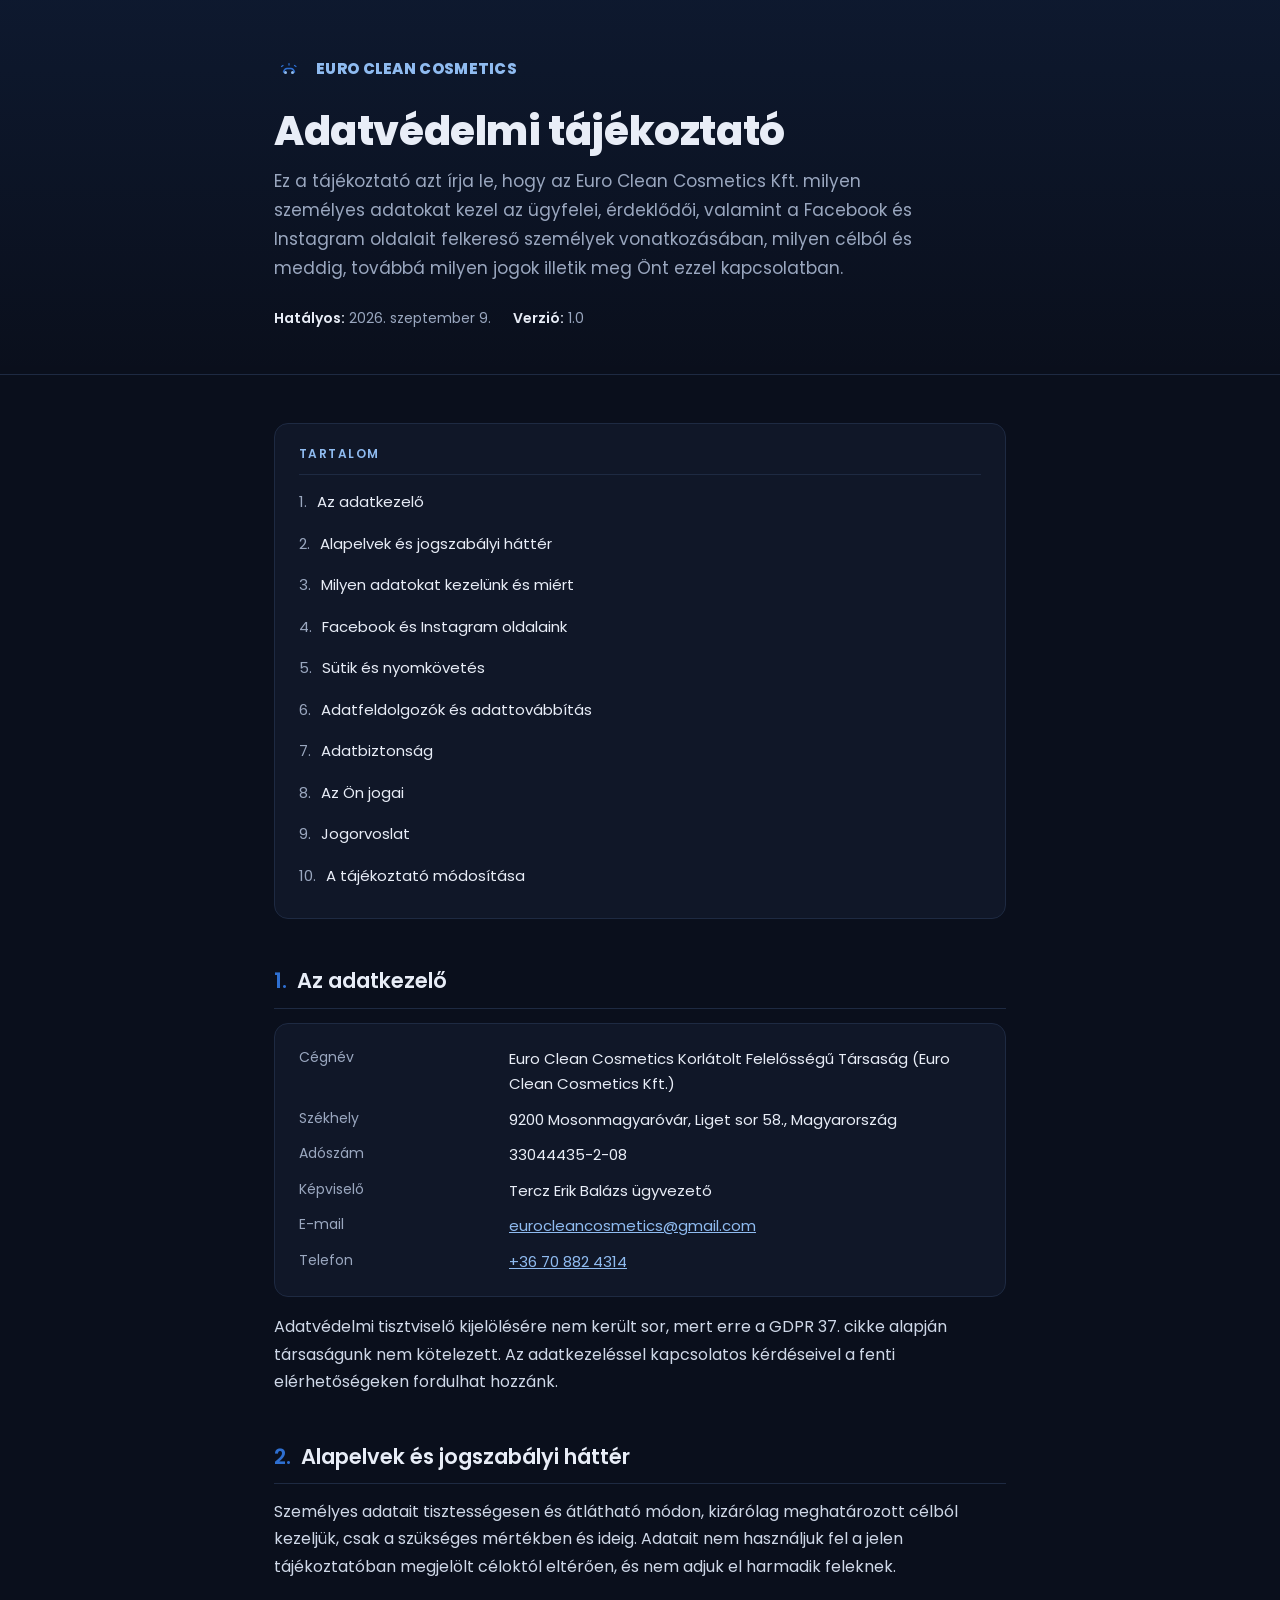
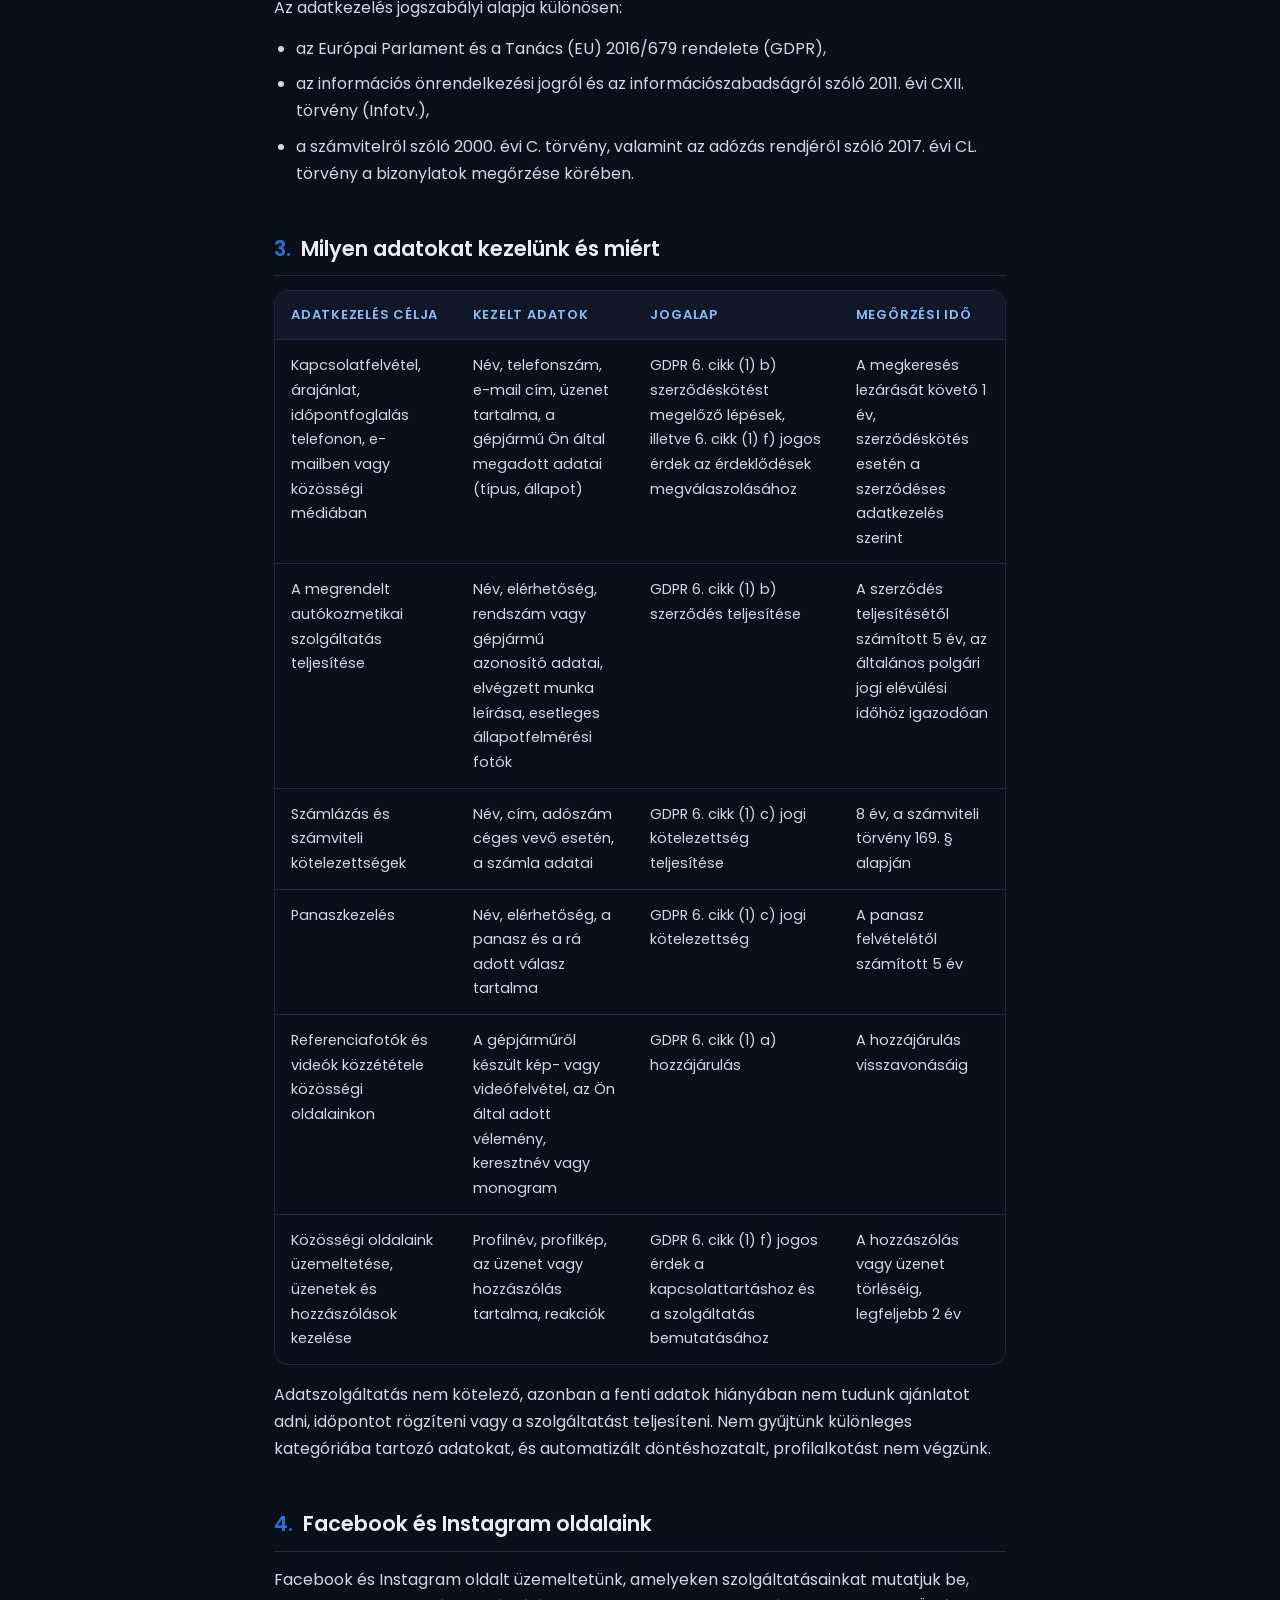
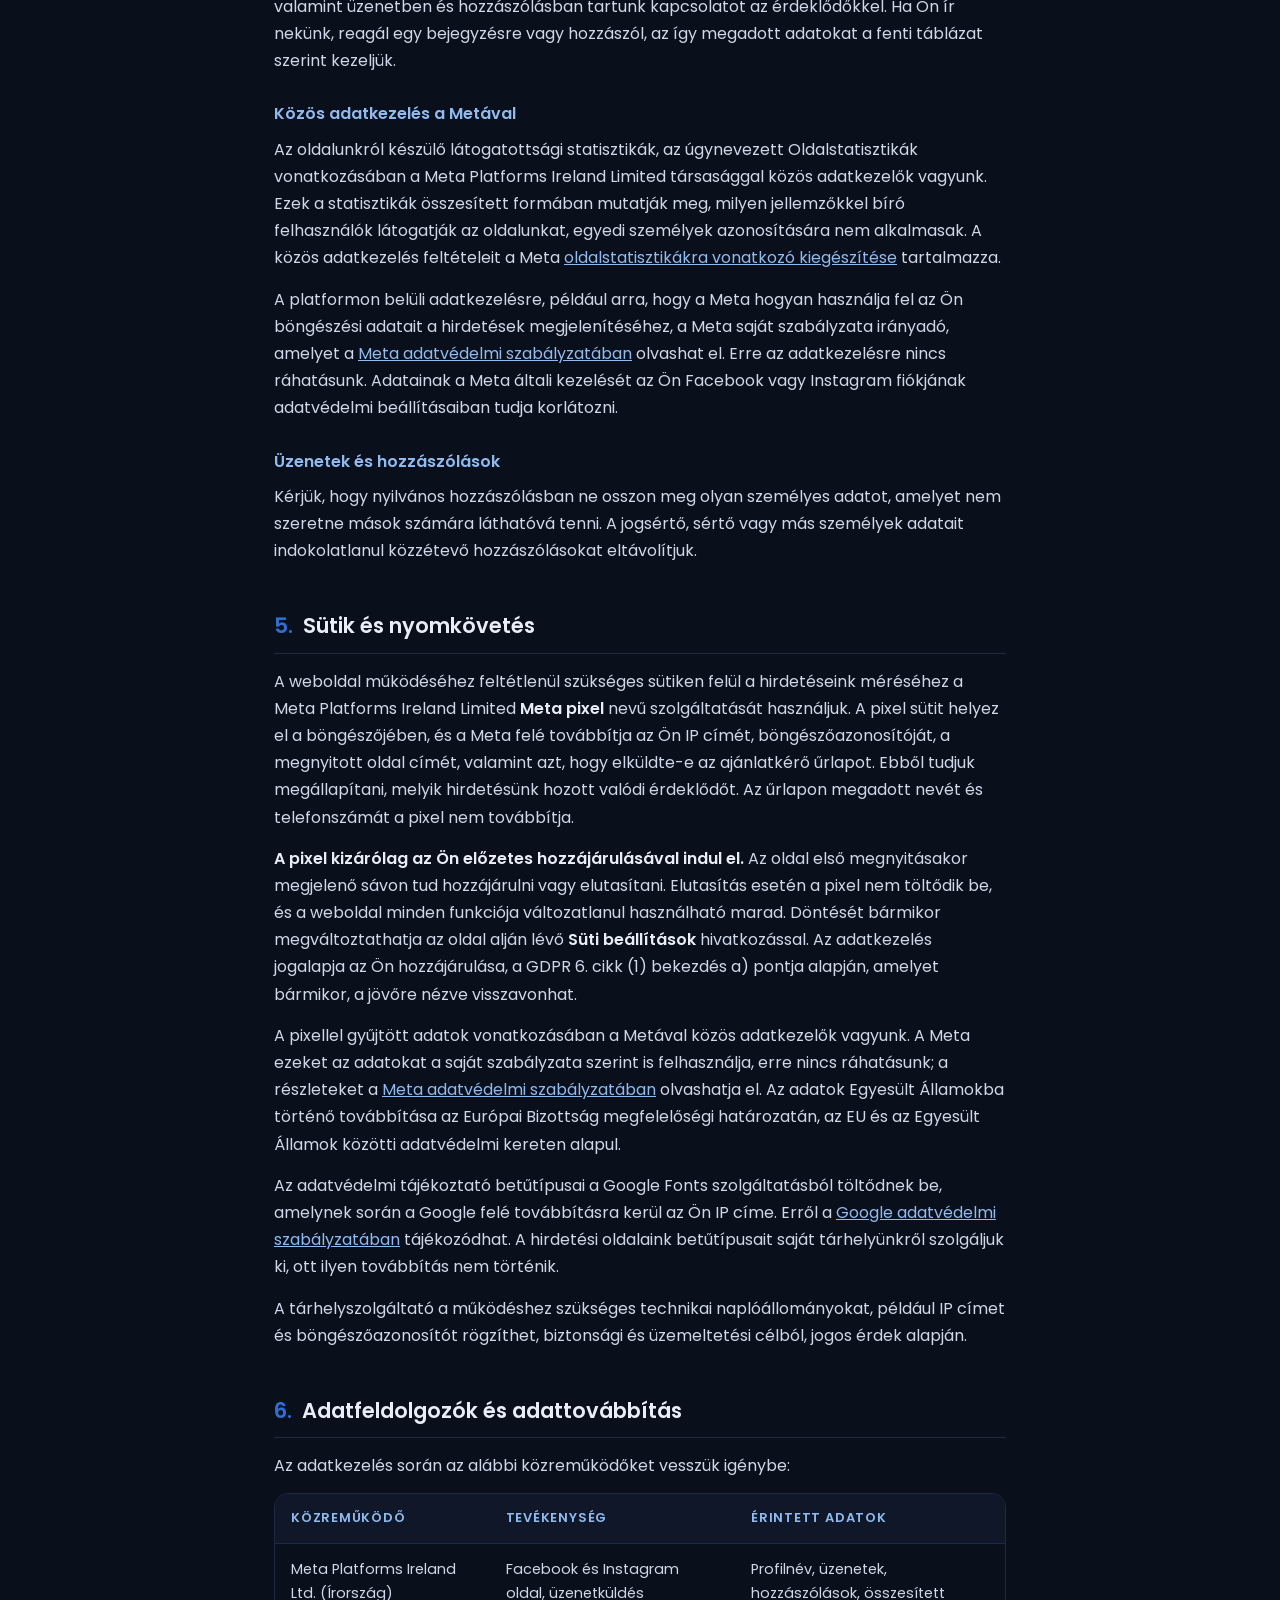
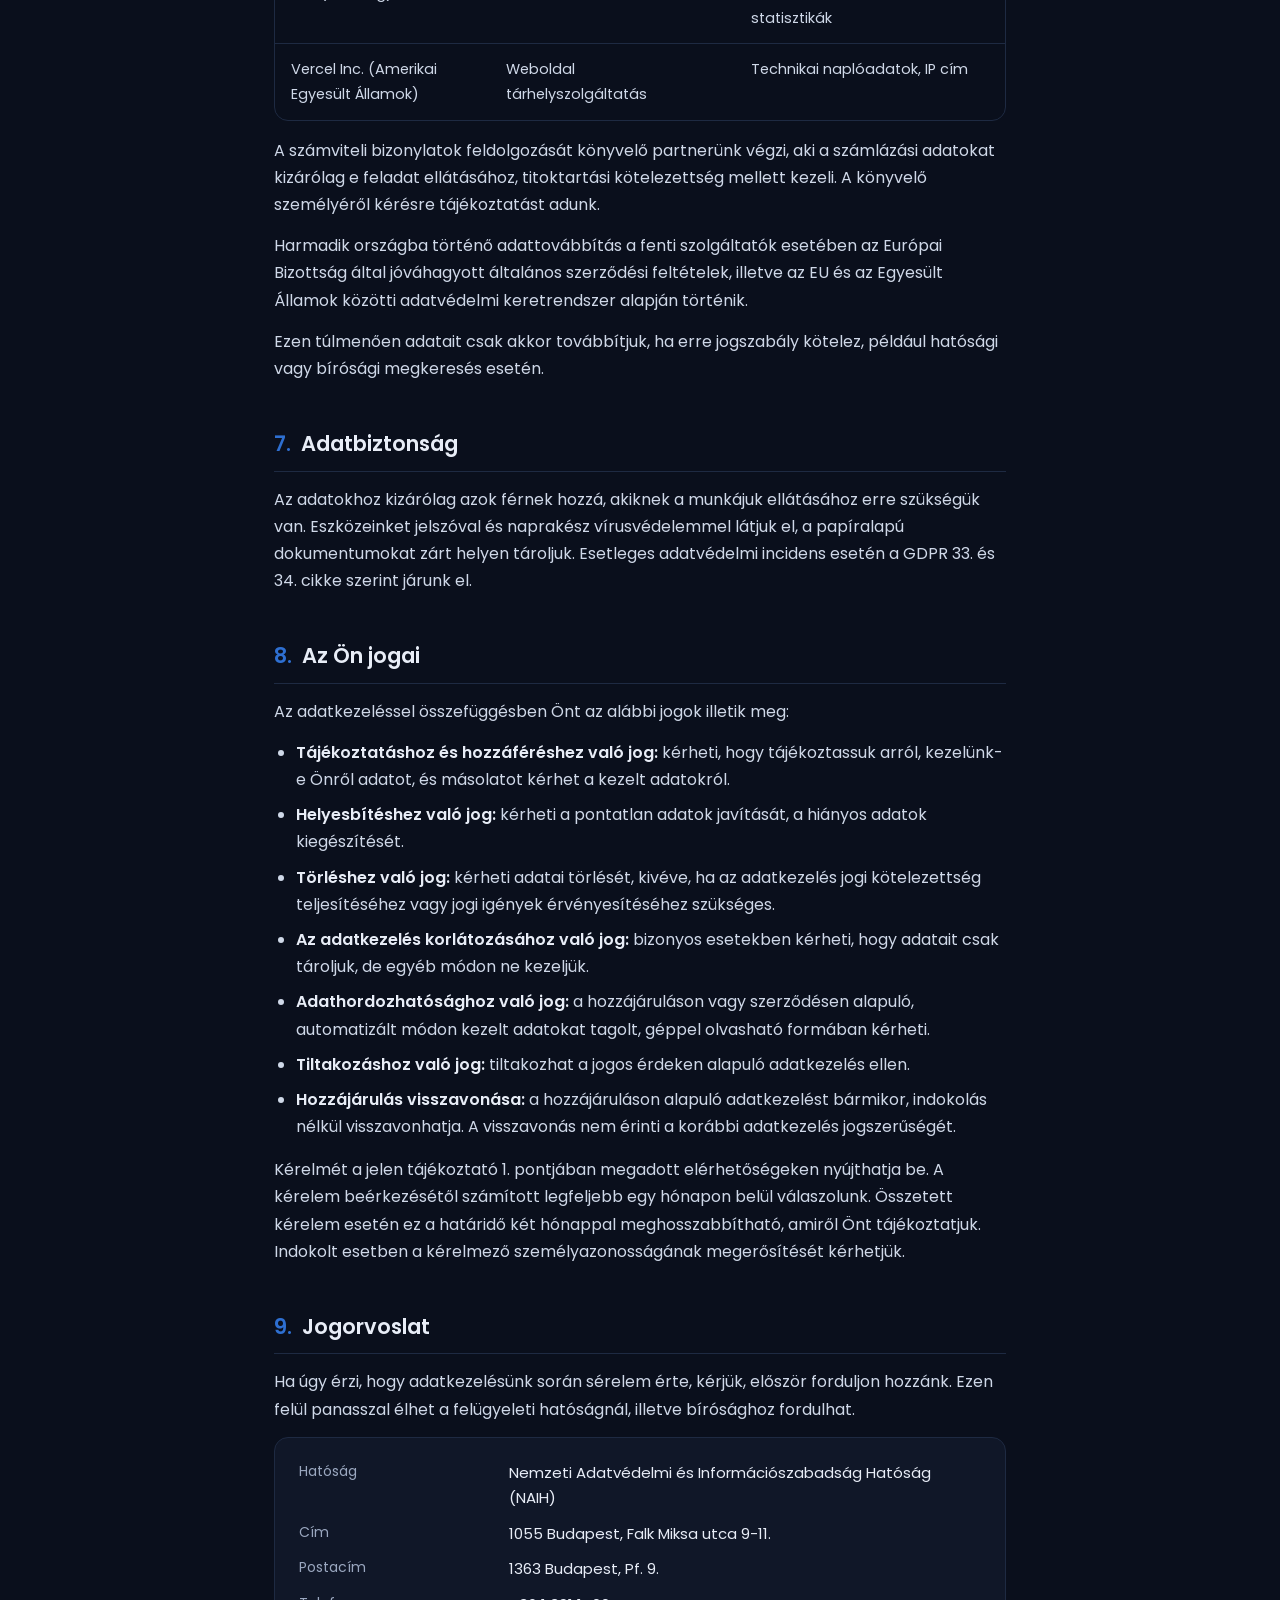
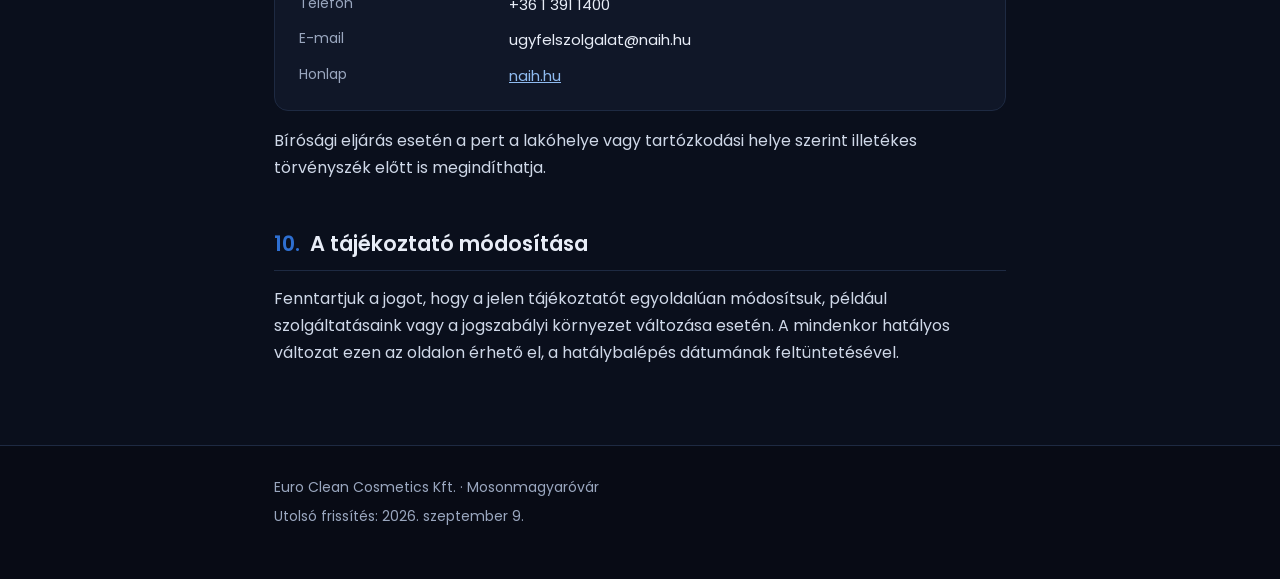
==== commit 72d841ad: "Rewrite the cookie section: the pixel makes the old text false Section 5 claimed "nem helyezünk el m" ====
--- a/index.html
+++ b/index.html
@@ -1,6 +1,7 @@
 <!DOCTYPE html>
 <html lang="hu">
 <head>
+<meta name="facebook-domain-verification" content="nz9waoa50f03aoi9w96sn598ranehk" />
 <meta charset="utf-8">
 <meta name="viewport" content="width=device-width, initial-scale=1">
 <title>Adatvédelmi tájékoztató — Euro Clean Cosmetics Kft.</title>
@@ -114,6 +115,23 @@
   footer .wrap { padding: 30px 24px 44px; }
   footer p { color: var(--muted); font-size: 14px; margin-bottom: 6px; }
 </style>
+<!-- Meta Pixel Code -->
+<script>
+!function(f,b,e,v,n,t,s)
+{if(f.fbq)return;n=f.fbq=function(){n.callMethod?
+n.callMethod.apply(n,arguments):n.queue.push(arguments)};
+if(!f._fbq)f._fbq=n;n.push=n;n.loaded=!0;n.version='2.0';
+n.queue=[];t=b.createElement(e);t.async=!0;
+t.src=v;s=b.getElementsByTagName(e)[0];
+s.parentNode.insertBefore(t,s)}(window, document,'script',
+'https://connect.facebook.net/en_US/fbevents.js');
+fbq('init', '28552921374340337');
+fbq('track', 'PageView');
+</script>
+<noscript><img height="1" width="1" style="display:none"
+src="https://www.facebook.com/tr?id=28552921374340337&ev=PageView&noscript=1"
+/></noscript>
+<!-- End Meta Pixel Code -->
 </head>
 <body>
 
@@ -151,7 +169,7 @@
         <li><a href="#alapelvek">Alapelvek és jogszabályi háttér</a></li>
         <li><a href="#adatkezelesek">Milyen adatokat kezelünk és miért</a></li>
         <li><a href="#kozossegi">Facebook és Instagram oldalaink</a></li>
-        <li><a href="#suti">Sütik és a weboldal</a></li>
+        <li><a href="#suti">Sütik és nyomkövetés</a></li>
         <li><a href="#tovabbitas">Adatfeldolgozók és adattovábbítás</a></li>
         <li><a href="#biztonsag">Adatbiztonság</a></li>
         <li><a href="#jogok">Az Ön jogai</a></li>
@@ -286,13 +304,38 @@
     </section>
 
     <section id="suti">
-      <h2><span class="num">5.</span>Sütik és a weboldal</h2>
-      <p>
-        Weboldalunk statikus tájékoztató oldal. Nem helyezünk el marketing- vagy nyomkövető sütiket,
-        és nem futtatunk analitikai szolgáltatást. A weboldal betűtípusai a Google Fonts szolgáltatásból
-        töltődnek be, amelynek során a Google felé továbbításra kerül az Ön IP címe. Erről a
+      <h2><span class="num">5.</span>Sütik és nyomkövetés</h2>
+      <p>
+        A weboldal működéséhez feltétlenül szükséges sütiken felül a hirdetéseink méréséhez a
+        Meta Platforms Ireland Limited <strong>Meta pixel</strong> nevű szolgáltatását használjuk.
+        A pixel sütit helyez el a böngészőjében, és a Meta felé továbbítja az Ön IP címét,
+        böngészőazonosítóját, a megnyitott oldal címét, valamint azt, hogy elküldte-e az
+        ajánlatkérő űrlapot. Ebből tudjuk megállapítani, melyik hirdetésünk hozott valódi
+        érdeklődőt. Az űrlapon megadott nevét és telefonszámát a pixel nem továbbítja.
+      </p>
+      <p>
+        <strong>A pixel kizárólag az Ön előzetes hozzájárulásával indul el.</strong> Az oldal első
+        megnyitásakor megjelenő sávon tud hozzájárulni vagy elutasítani. Elutasítás esetén a pixel
+        nem töltődik be, és a weboldal minden funkciója változatlanul használható marad. Döntését
+        bármikor megváltoztathatja az oldal alján lévő <strong>Süti beállítások</strong>
+        hivatkozással. Az adatkezelés jogalapja az Ön hozzájárulása, a GDPR 6. cikk (1) bekezdés
+        a) pontja alapján, amelyet bármikor, a jövőre nézve visszavonhat.
+      </p>
+      <p>
+        A pixellel gyűjtött adatok vonatkozásában a Metával közös adatkezelők vagyunk. A Meta
+        ezeket az adatokat a saját szabályzata szerint is felhasználja, erre nincs ráhatásunk;
+        a részleteket a
+        <a href="https://www.facebook.com/privacy/policy/" target="_blank" rel="noopener">Meta adatvédelmi szabályzatában</a>
+        olvashatja el. Az adatok Egyesült Államokba történő továbbítása az Európai Bizottság
+        megfelelőségi határozatán, az EU és az Egyesült Államok közötti adatvédelmi kereten
+        alapul.
+      </p>
+      <p>
+        Az adatvédelmi tájékoztató betűtípusai a Google Fonts szolgáltatásból töltődnek be,
+        amelynek során a Google felé továbbításra kerül az Ön IP címe. Erről a
         <a href="https://policies.google.com/privacy" target="_blank" rel="noopener">Google adatvédelmi szabályzatában</a>
-        tájékozódhat.
+        tájékozódhat. A hirdetési oldalaink betűtípusait saját tárhelyünkről szolgáljuk ki, ott
+        ilyen továbbítás nem történik.
       </p>
       <p>
         A tárhelyszolgáltató a működéshez szükséges technikai naplóállományokat, például IP címet és
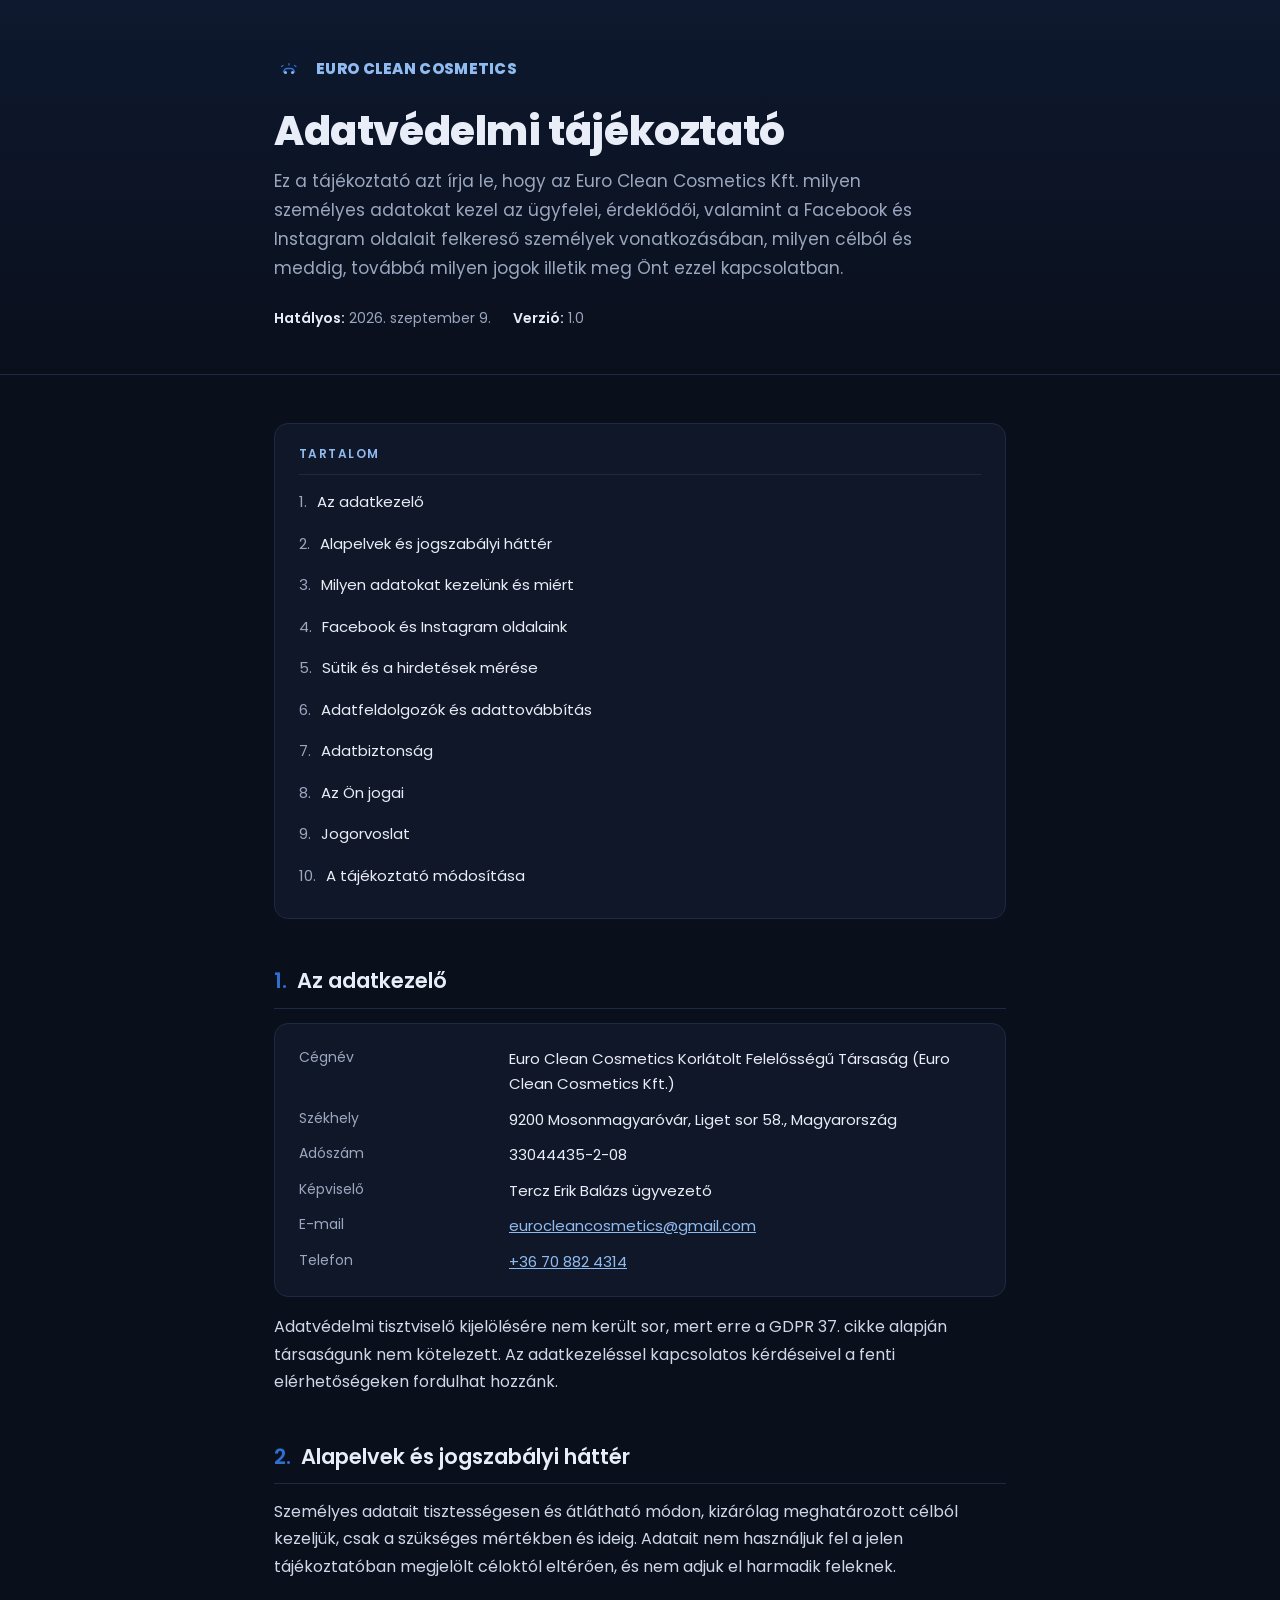
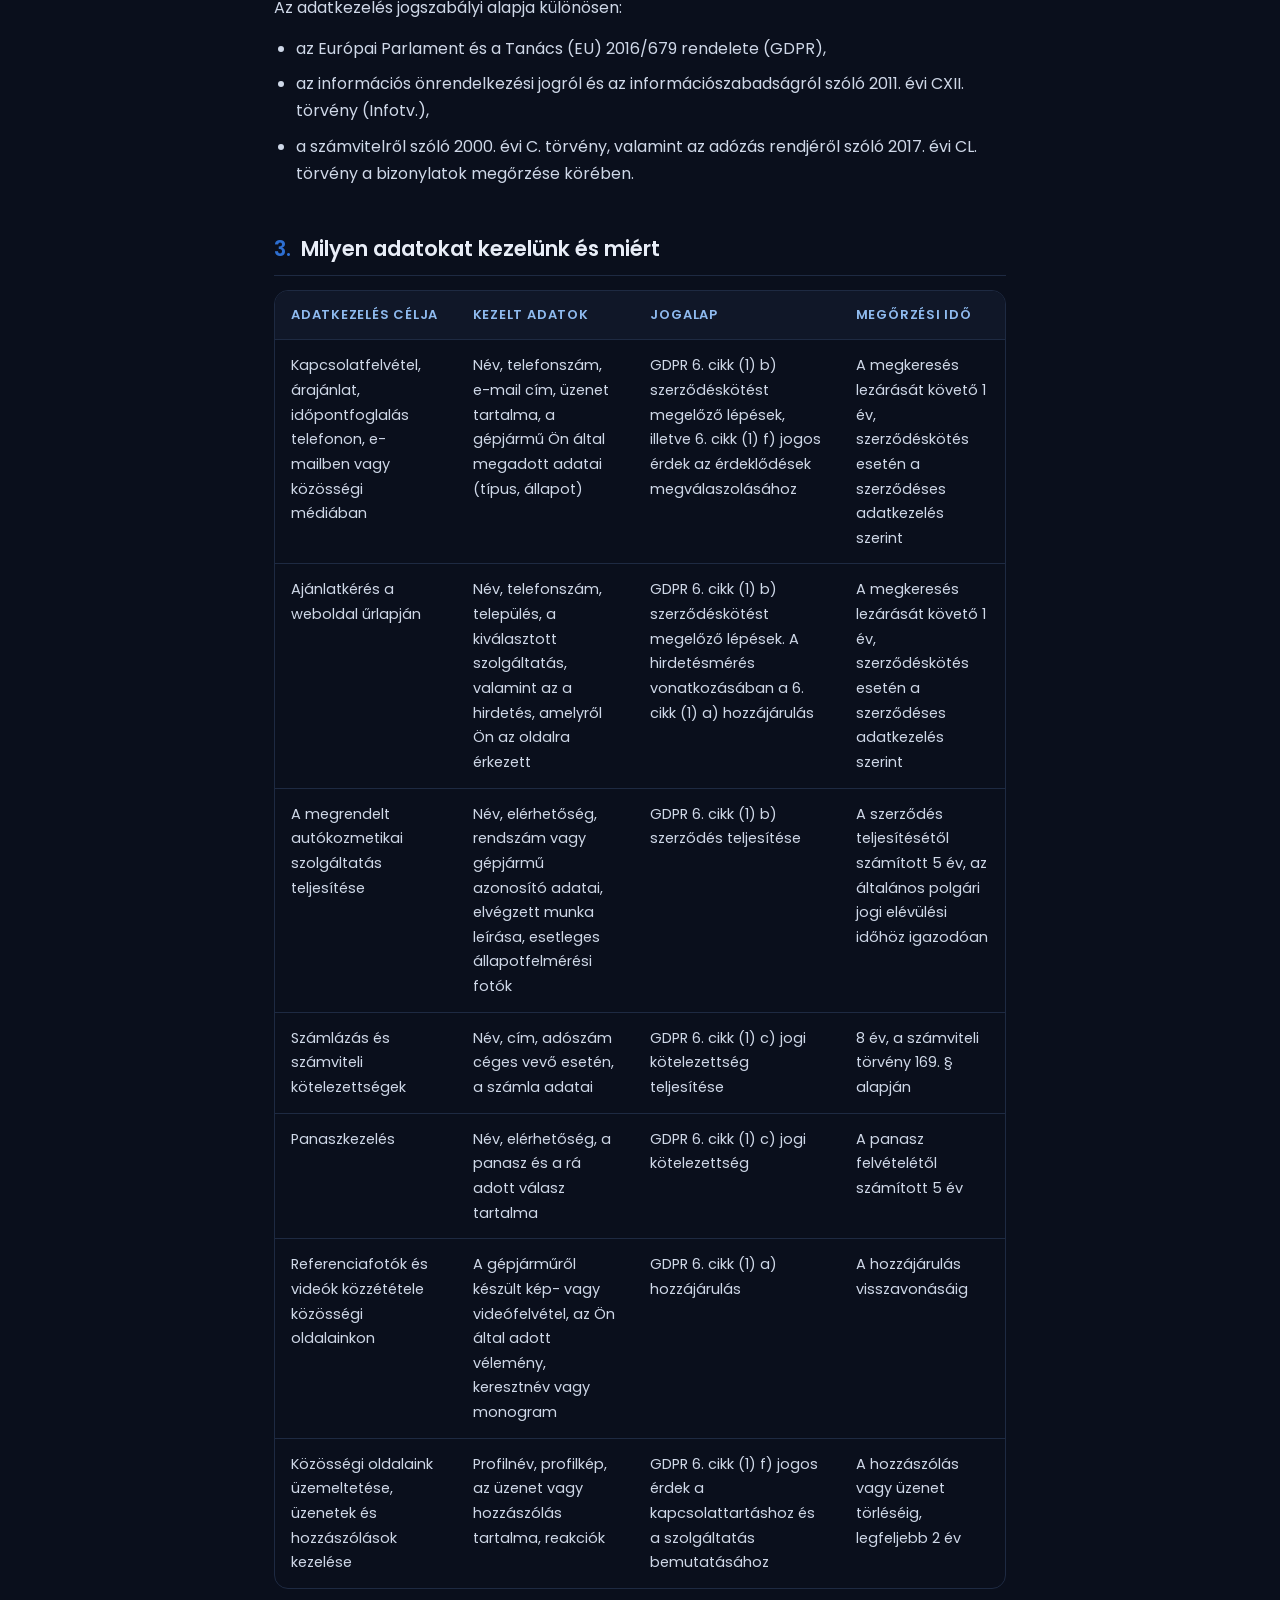
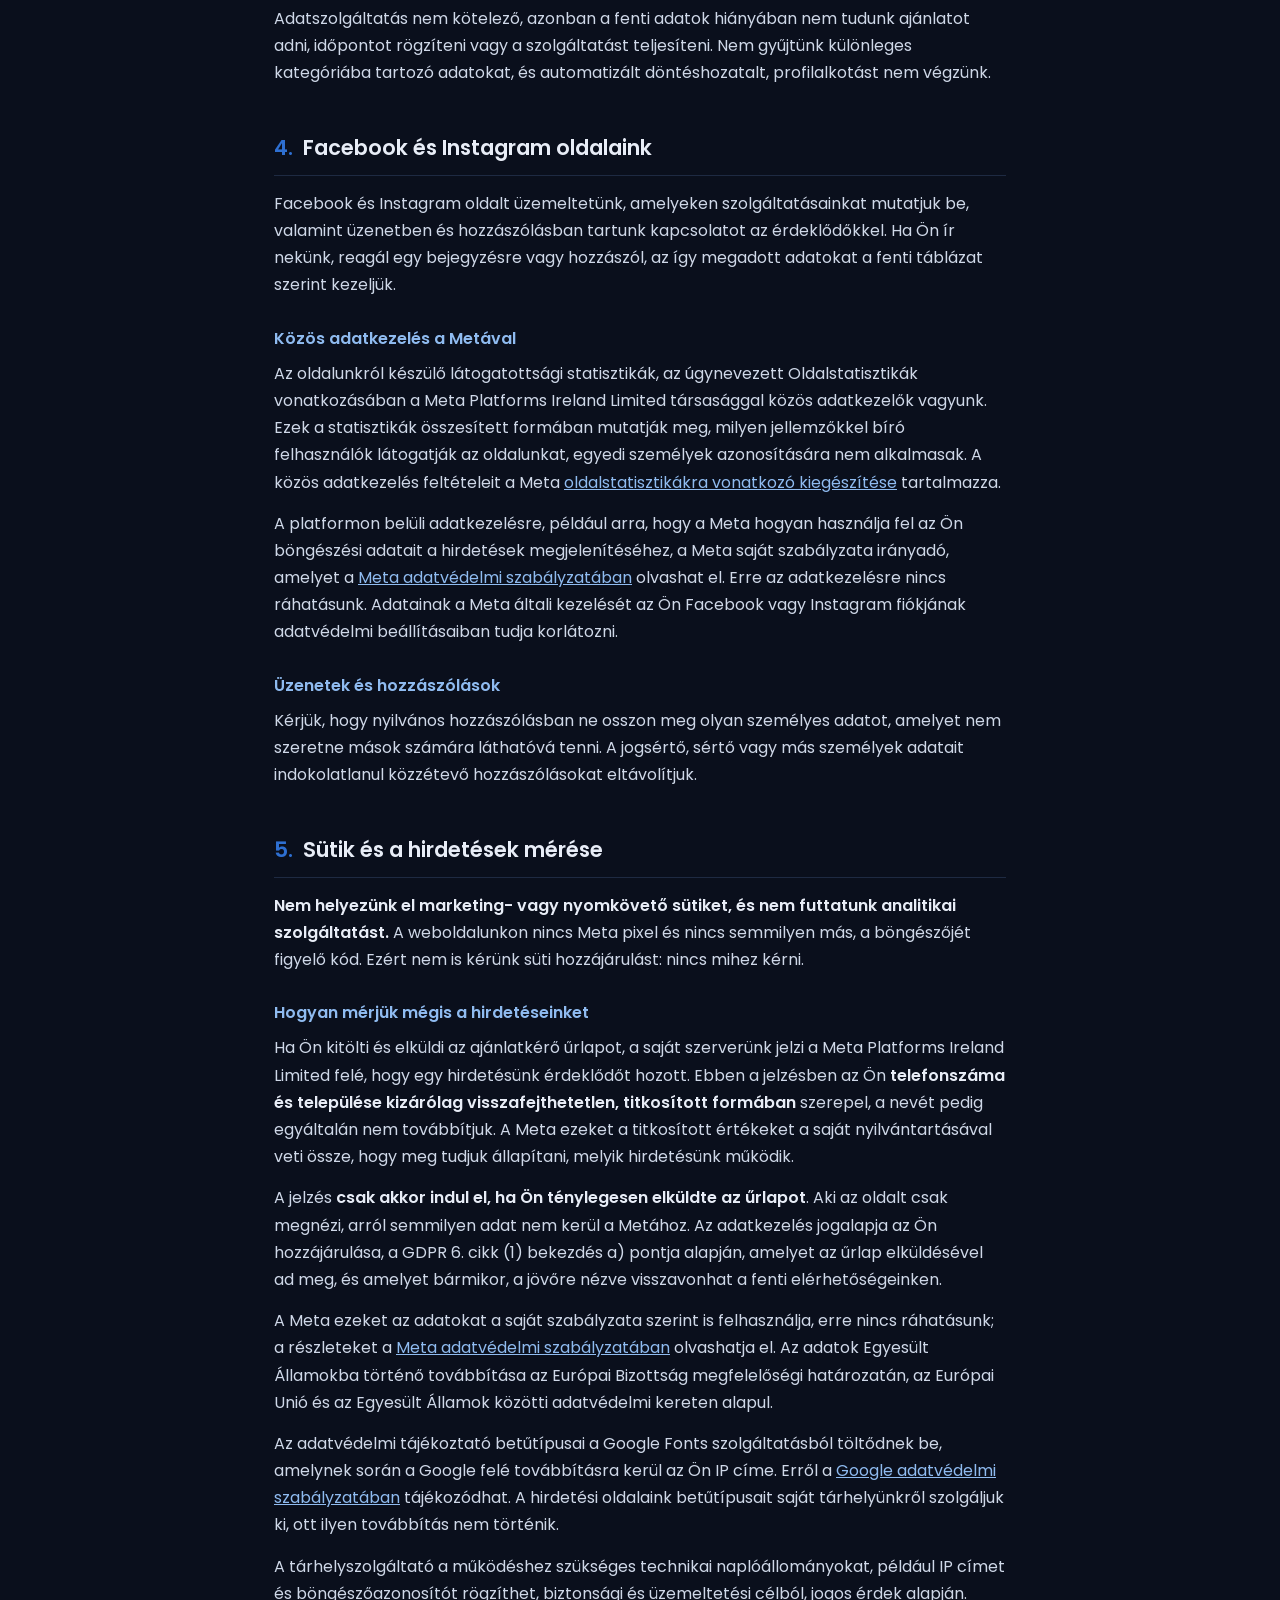
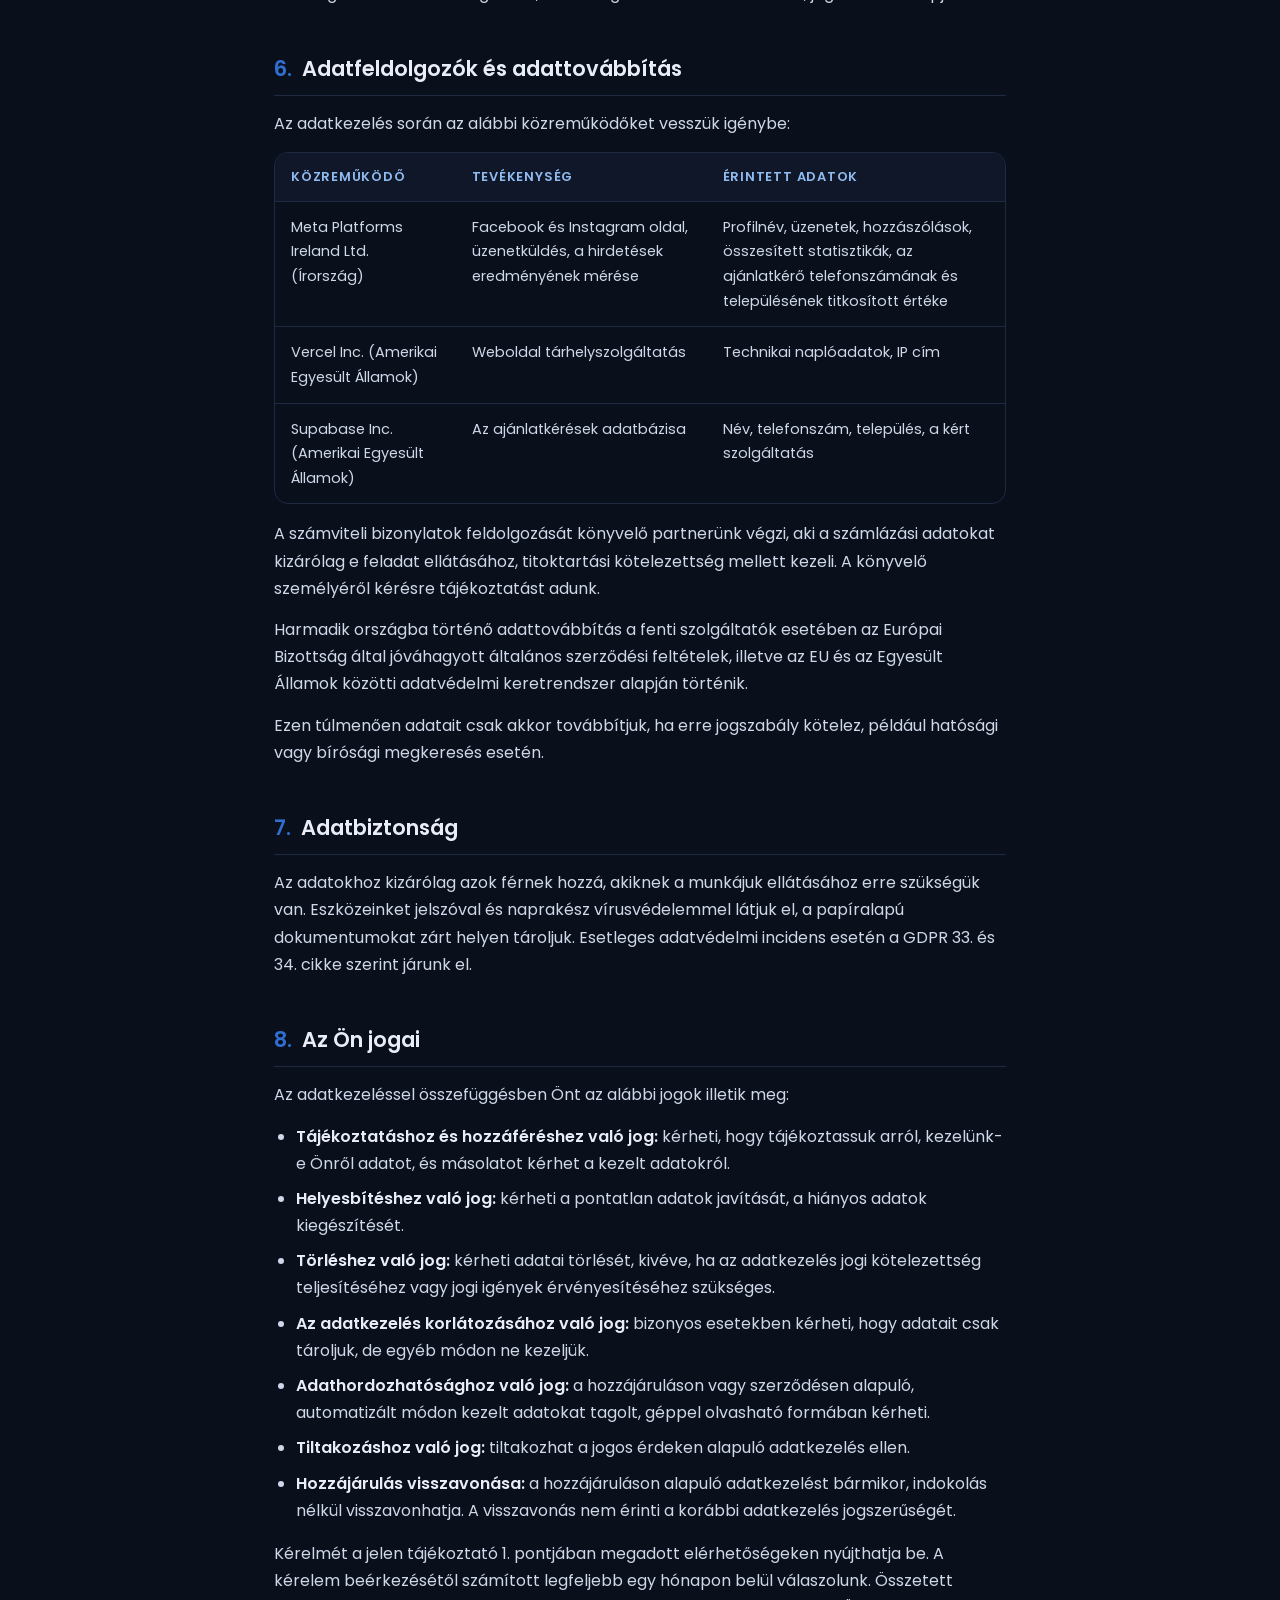
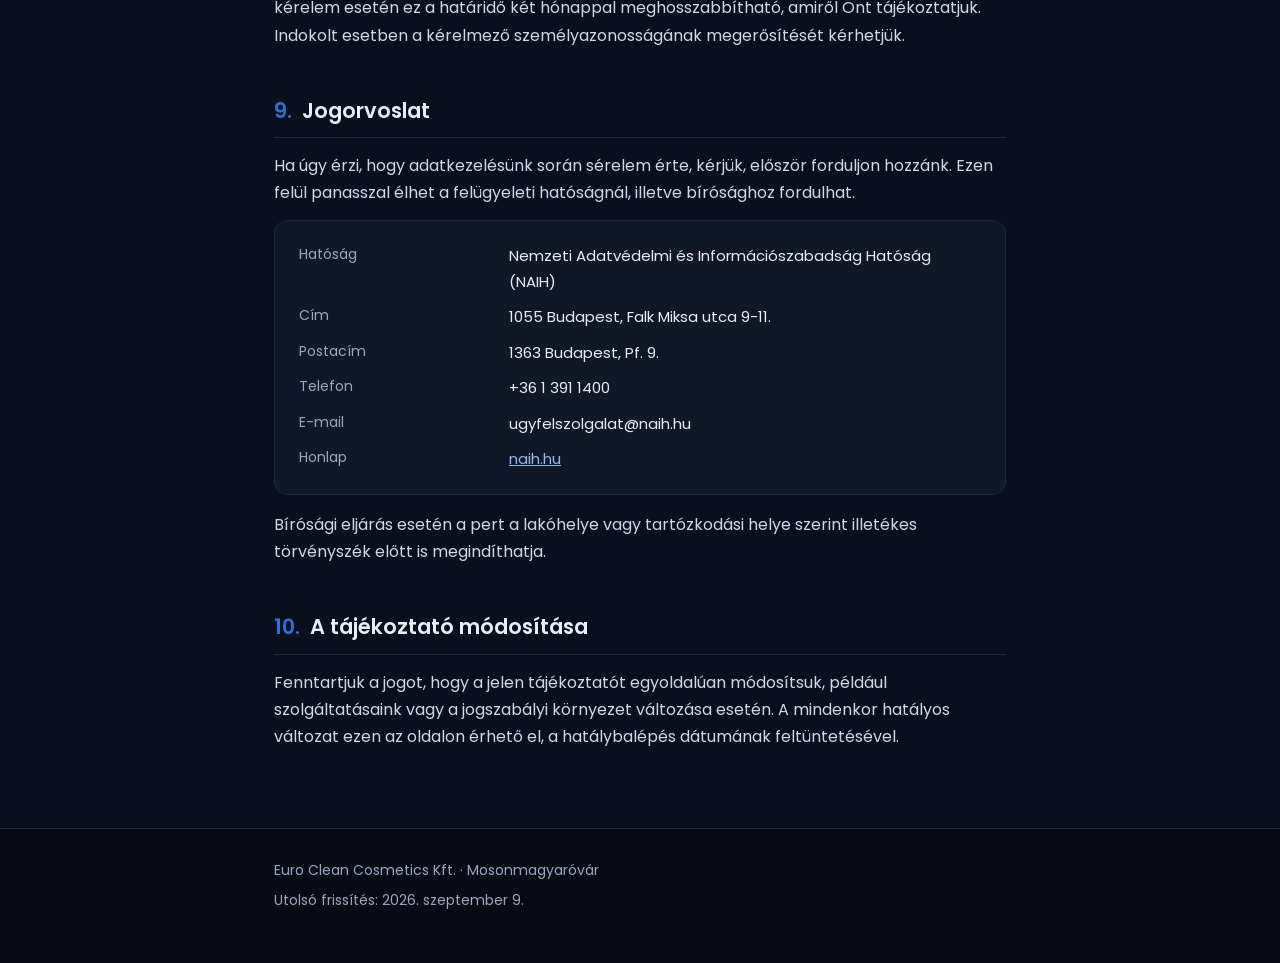
==== commit 0a3415ea: "Measure leads through the Conversions API, drop the browser pixel The browser pixel sets a cookie, w" ====
--- a/index.html
+++ b/index.html
@@ -115,23 +115,6 @@
   footer .wrap { padding: 30px 24px 44px; }
   footer p { color: var(--muted); font-size: 14px; margin-bottom: 6px; }
 </style>
-<!-- Meta Pixel Code -->
-<script>
-!function(f,b,e,v,n,t,s)
-{if(f.fbq)return;n=f.fbq=function(){n.callMethod?
-n.callMethod.apply(n,arguments):n.queue.push(arguments)};
-if(!f._fbq)f._fbq=n;n.push=n;n.loaded=!0;n.version='2.0';
-n.queue=[];t=b.createElement(e);t.async=!0;
-t.src=v;s=b.getElementsByTagName(e)[0];
-s.parentNode.insertBefore(t,s)}(window, document,'script',
-'https://connect.facebook.net/en_US/fbevents.js');
-fbq('init', '28552921374340337');
-fbq('track', 'PageView');
-</script>
-<noscript><img height="1" width="1" style="display:none"
-src="https://www.facebook.com/tr?id=28552921374340337&ev=PageView&noscript=1"
-/></noscript>
-<!-- End Meta Pixel Code -->
 </head>
 <body>
 
@@ -169,7 +152,7 @@
         <li><a href="#alapelvek">Alapelvek és jogszabályi háttér</a></li>
         <li><a href="#adatkezelesek">Milyen adatokat kezelünk és miért</a></li>
         <li><a href="#kozossegi">Facebook és Instagram oldalaink</a></li>
-        <li><a href="#suti">Sütik és nyomkövetés</a></li>
+        <li><a href="#suti">Sütik és a hirdetések mérése</a></li>
         <li><a href="#tovabbitas">Adatfeldolgozók és adattovábbítás</a></li>
         <li><a href="#biztonsag">Adatbiztonság</a></li>
         <li><a href="#jogok">Az Ön jogai</a></li>
@@ -232,6 +215,12 @@
               <td>A megkeresés lezárását követő 1 év, szerződéskötés esetén a szerződéses adatkezelés szerint</td>
             </tr>
             <tr>
+              <td>Ajánlatkérés a weboldal űrlapján</td>
+              <td>Név, telefonszám, település, a kiválasztott szolgáltatás, valamint az a hirdetés, amelyről Ön az oldalra érkezett</td>
+              <td>GDPR 6. cikk (1) b) szerződéskötést megelőző lépések. A hirdetésmérés vonatkozásában a 6. cikk (1) a) hozzájárulás</td>
+              <td>A megkeresés lezárását követő 1 év, szerződéskötés esetén a szerződéses adatkezelés szerint</td>
+            </tr>
+            <tr>
               <td>A megrendelt autókozmetikai szolgáltatás teljesítése</td>
               <td>Név, elérhetőség, rendszám vagy gépjármű azonosító adatai, elvégzett munka leírása, esetleges állapotfelmérési fotók</td>
               <td>GDPR 6. cikk (1) b) szerződés teljesítése</td>
@@ -304,38 +293,43 @@
     </section>
 
     <section id="suti">
-      <h2><span class="num">5.</span>Sütik és nyomkövetés</h2>
-      <p>
-        A weboldal működéséhez feltétlenül szükséges sütiken felül a hirdetéseink méréséhez a
-        Meta Platforms Ireland Limited <strong>Meta pixel</strong> nevű szolgáltatását használjuk.
-        A pixel sütit helyez el a böngészőjében, és a Meta felé továbbítja az Ön IP címét,
-        böngészőazonosítóját, a megnyitott oldal címét, valamint azt, hogy elküldte-e az
-        ajánlatkérő űrlapot. Ebből tudjuk megállapítani, melyik hirdetésünk hozott valódi
-        érdeklődőt. Az űrlapon megadott nevét és telefonszámát a pixel nem továbbítja.
-      </p>
-      <p>
-        <strong>A pixel kizárólag az Ön előzetes hozzájárulásával indul el.</strong> Az oldal első
-        megnyitásakor megjelenő sávon tud hozzájárulni vagy elutasítani. Elutasítás esetén a pixel
-        nem töltődik be, és a weboldal minden funkciója változatlanul használható marad. Döntését
-        bármikor megváltoztathatja az oldal alján lévő <strong>Süti beállítások</strong>
-        hivatkozással. Az adatkezelés jogalapja az Ön hozzájárulása, a GDPR 6. cikk (1) bekezdés
-        a) pontja alapján, amelyet bármikor, a jövőre nézve visszavonhat.
-      </p>
-      <p>
-        A pixellel gyűjtött adatok vonatkozásában a Metával közös adatkezelők vagyunk. A Meta
-        ezeket az adatokat a saját szabályzata szerint is felhasználja, erre nincs ráhatásunk;
-        a részleteket a
+      <h2><span class="num">5.</span>Sütik és a hirdetések mérése</h2>
+      <p>
+        <strong>Nem helyezünk el marketing- vagy nyomkövető sütiket, és nem futtatunk
+        analitikai szolgáltatást.</strong> A weboldalunkon nincs Meta pixel és nincs
+        semmilyen más, a böngészőjét figyelő kód. Ezért nem is kérünk süti hozzájárulást:
+        nincs mihez kérni.
+      </p>
+      <h3>Hogyan mérjük mégis a hirdetéseinket</h3>
+      <p>
+        Ha Ön kitölti és elküldi az ajánlatkérő űrlapot, a saját szerverünk jelzi a Meta
+        Platforms Ireland Limited felé, hogy egy hirdetésünk érdeklődőt hozott. Ebben a
+        jelzésben az Ön <strong>telefonszáma és települése kizárólag visszafejthetetlen,
+        titkosított formában</strong> szerepel, a nevét pedig egyáltalán nem továbbítjuk. A
+        Meta ezeket a titkosított értékeket a saját nyilvántartásával veti össze, hogy meg
+        tudjuk állapítani, melyik hirdetésünk működik.
+      </p>
+      <p>
+        A jelzés <strong>csak akkor indul el, ha Ön ténylegesen elküldte az űrlapot</strong>.
+        Aki az oldalt csak megnézi, arról semmilyen adat nem kerül a Metához. Az adatkezelés
+        jogalapja az Ön hozzájárulása, a GDPR 6. cikk (1) bekezdés a) pontja alapján,
+        amelyet az űrlap elküldésével ad meg, és amelyet bármikor, a jövőre nézve
+        visszavonhat a fenti elérhetőségeinken.
+      </p>
+      <p>
+        A Meta ezeket az adatokat a saját szabályzata szerint is felhasználja, erre nincs
+        ráhatásunk; a részleteket a
         <a href="https://www.facebook.com/privacy/policy/" target="_blank" rel="noopener">Meta adatvédelmi szabályzatában</a>
         olvashatja el. Az adatok Egyesült Államokba történő továbbítása az Európai Bizottság
-        megfelelőségi határozatán, az EU és az Egyesült Államok közötti adatvédelmi kereten
-        alapul.
+        megfelelőségi határozatán, az Európai Unió és az Egyesült Államok közötti adatvédelmi
+        kereten alapul.
       </p>
       <p>
         Az adatvédelmi tájékoztató betűtípusai a Google Fonts szolgáltatásból töltődnek be,
         amelynek során a Google felé továbbításra kerül az Ön IP címe. Erről a
         <a href="https://policies.google.com/privacy" target="_blank" rel="noopener">Google adatvédelmi szabályzatában</a>
-        tájékozódhat. A hirdetési oldalaink betűtípusait saját tárhelyünkről szolgáljuk ki, ott
-        ilyen továbbítás nem történik.
+        tájékozódhat. A hirdetési oldalaink betűtípusait saját tárhelyünkről szolgáljuk ki,
+        ott ilyen továbbítás nem történik.
       </p>
       <p>
         A tárhelyszolgáltató a működéshez szükséges technikai naplóállományokat, például IP címet és
@@ -354,13 +348,18 @@
           <tbody>
             <tr>
               <td>Meta Platforms Ireland Ltd. (Írország)</td>
-              <td>Facebook és Instagram oldal, üzenetküldés</td>
-              <td>Profilnév, üzenetek, hozzászólások, összesített statisztikák</td>
+              <td>Facebook és Instagram oldal, üzenetküldés, a hirdetések eredményének mérése</td>
+              <td>Profilnév, üzenetek, hozzászólások, összesített statisztikák, az ajánlatkérő telefonszámának és településének titkosított értéke</td>
             </tr>
             <tr>
               <td>Vercel Inc. (Amerikai Egyesült Államok)</td>
               <td>Weboldal tárhelyszolgáltatás</td>
               <td>Technikai naplóadatok, IP cím</td>
+            </tr>
+            <tr>
+              <td>Supabase Inc. (Amerikai Egyesült Államok)</td>
+              <td>Az ajánlatkérések adatbázisa</td>
+              <td>Név, telefonszám, település, a kért szolgáltatás</td>
             </tr>
           </tbody>
         </table>
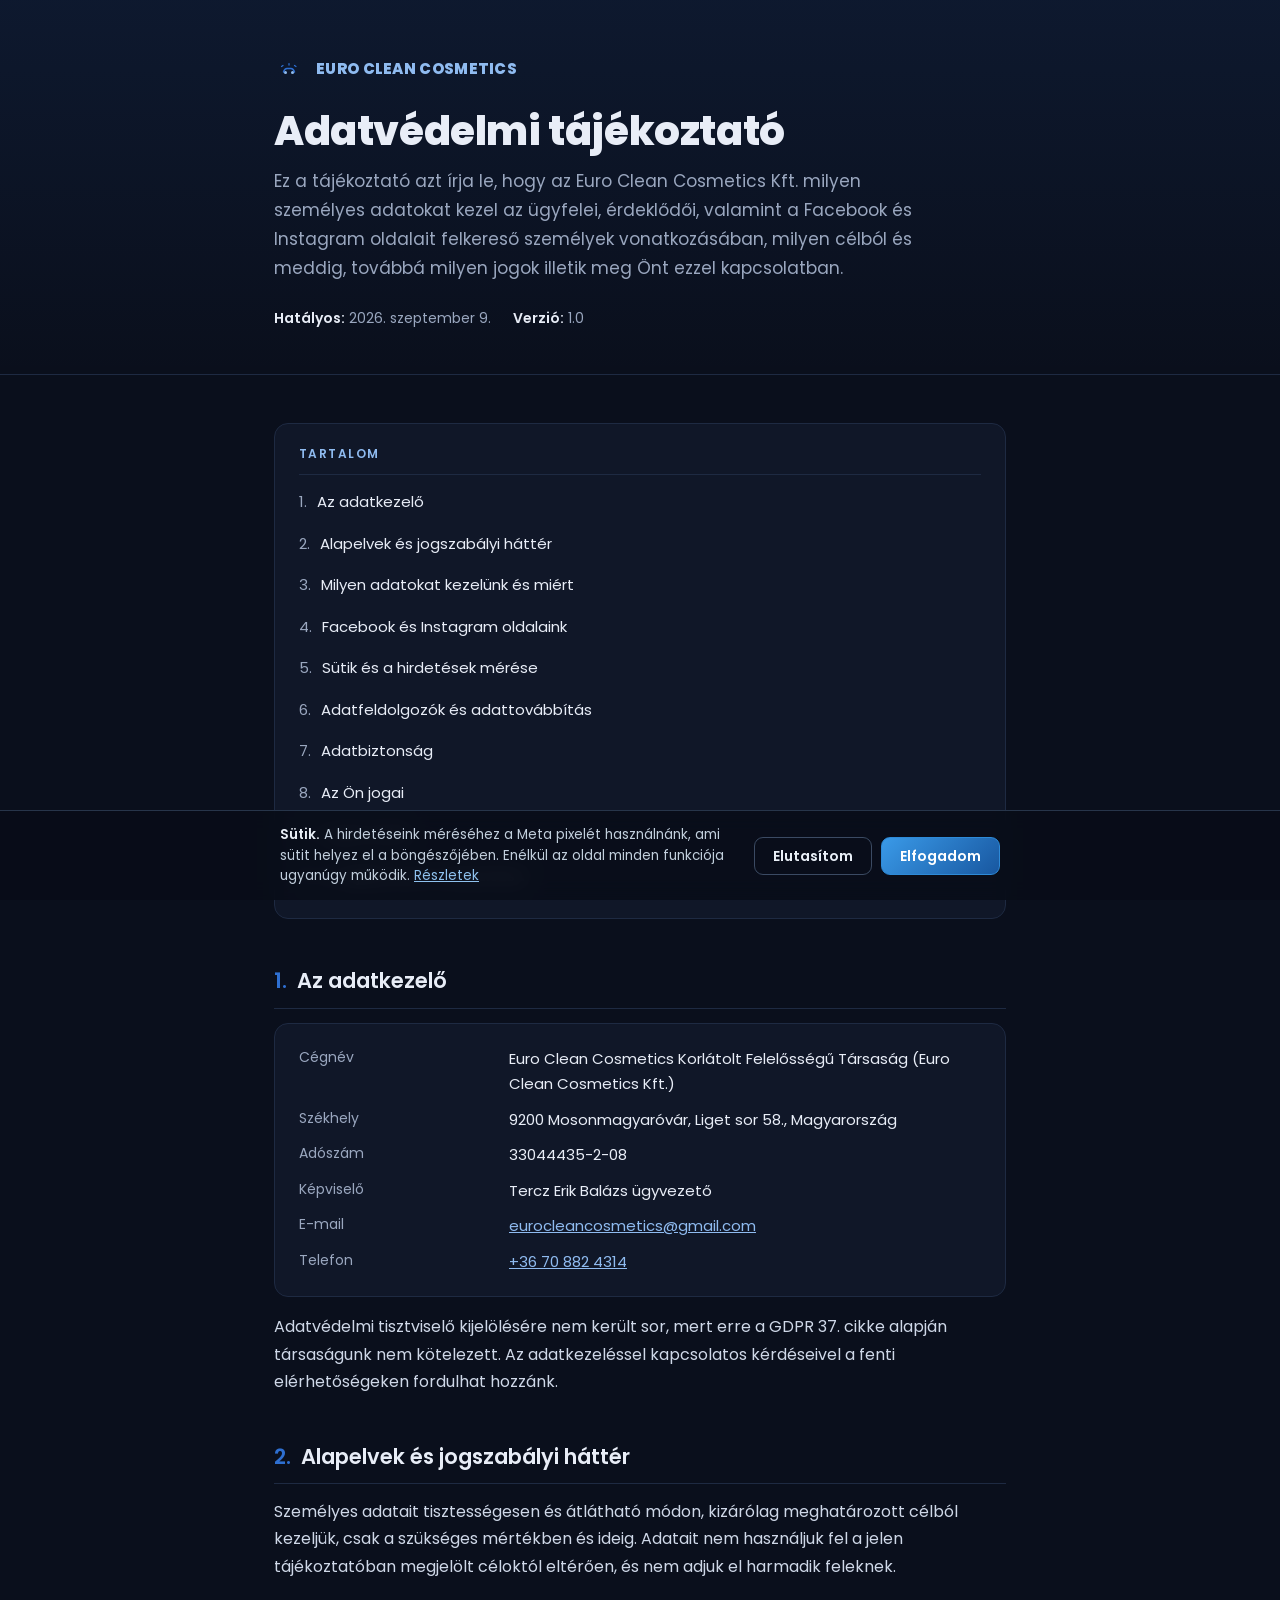
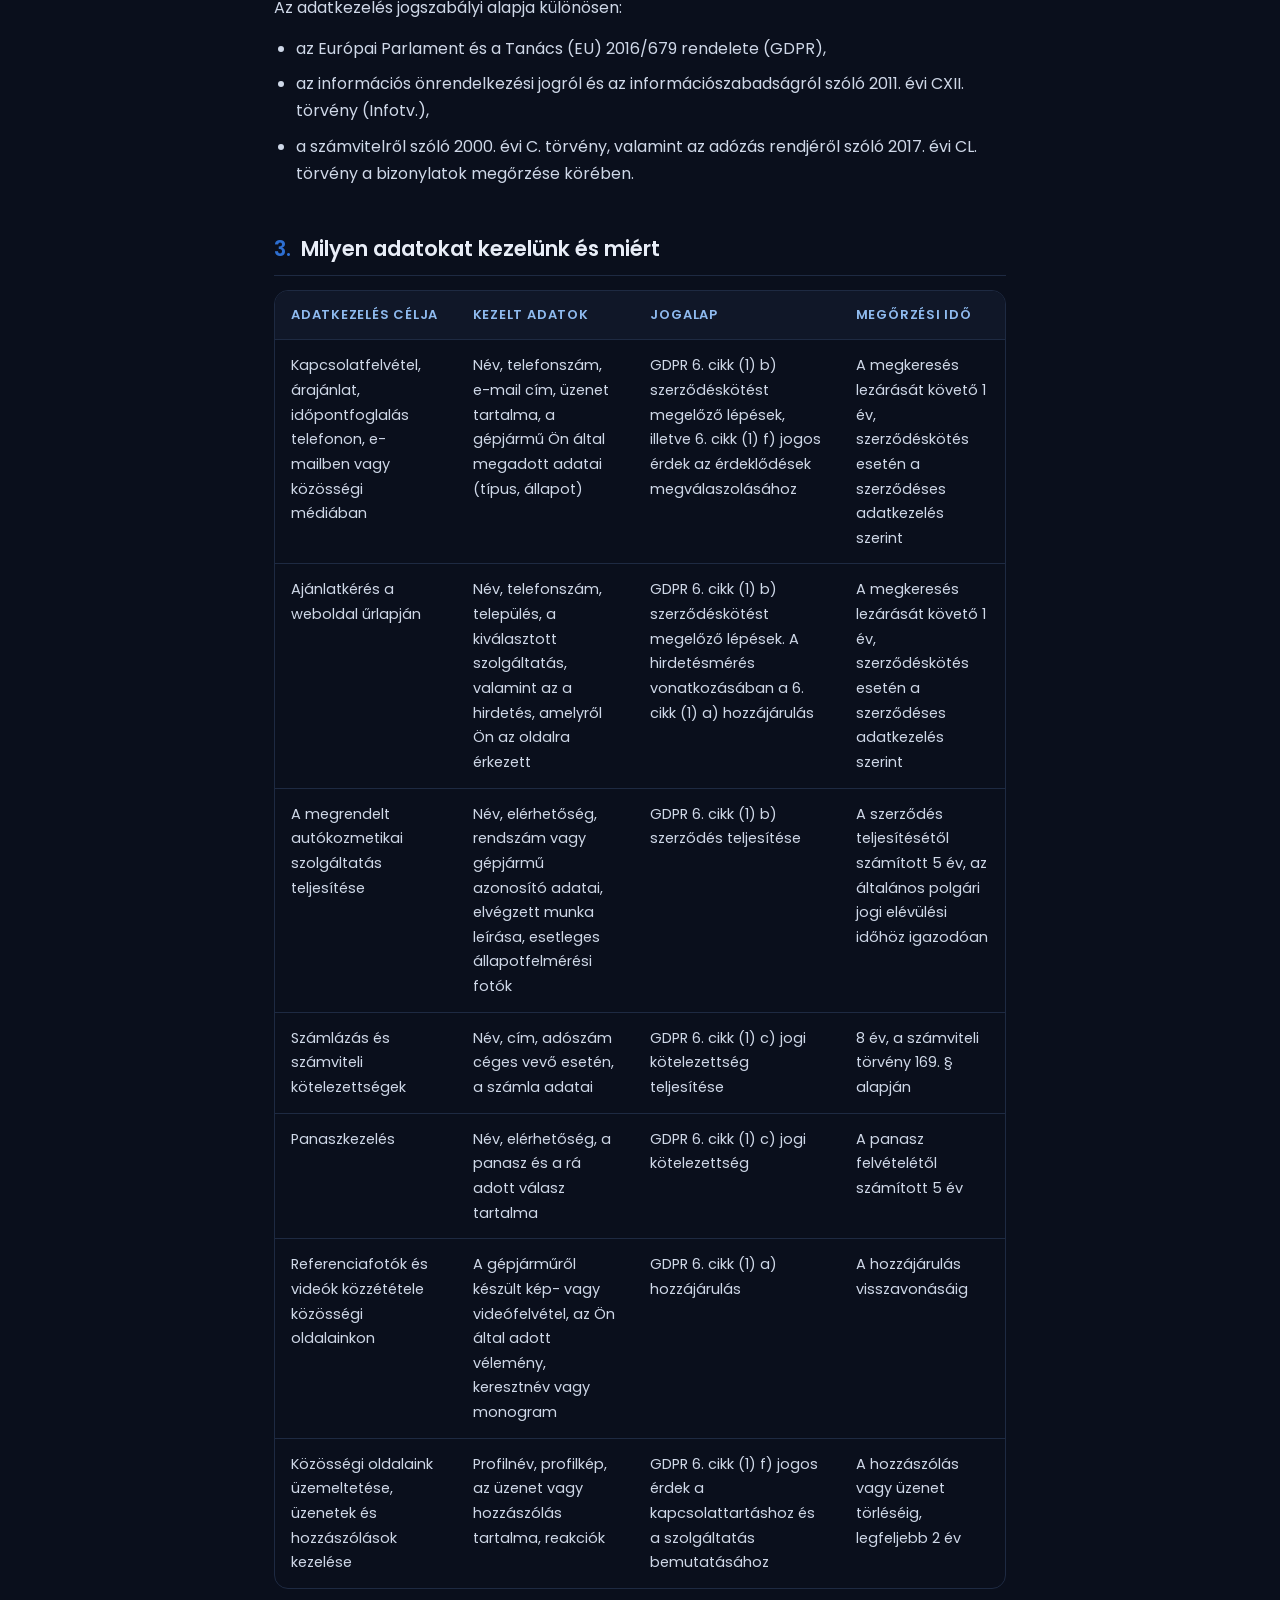
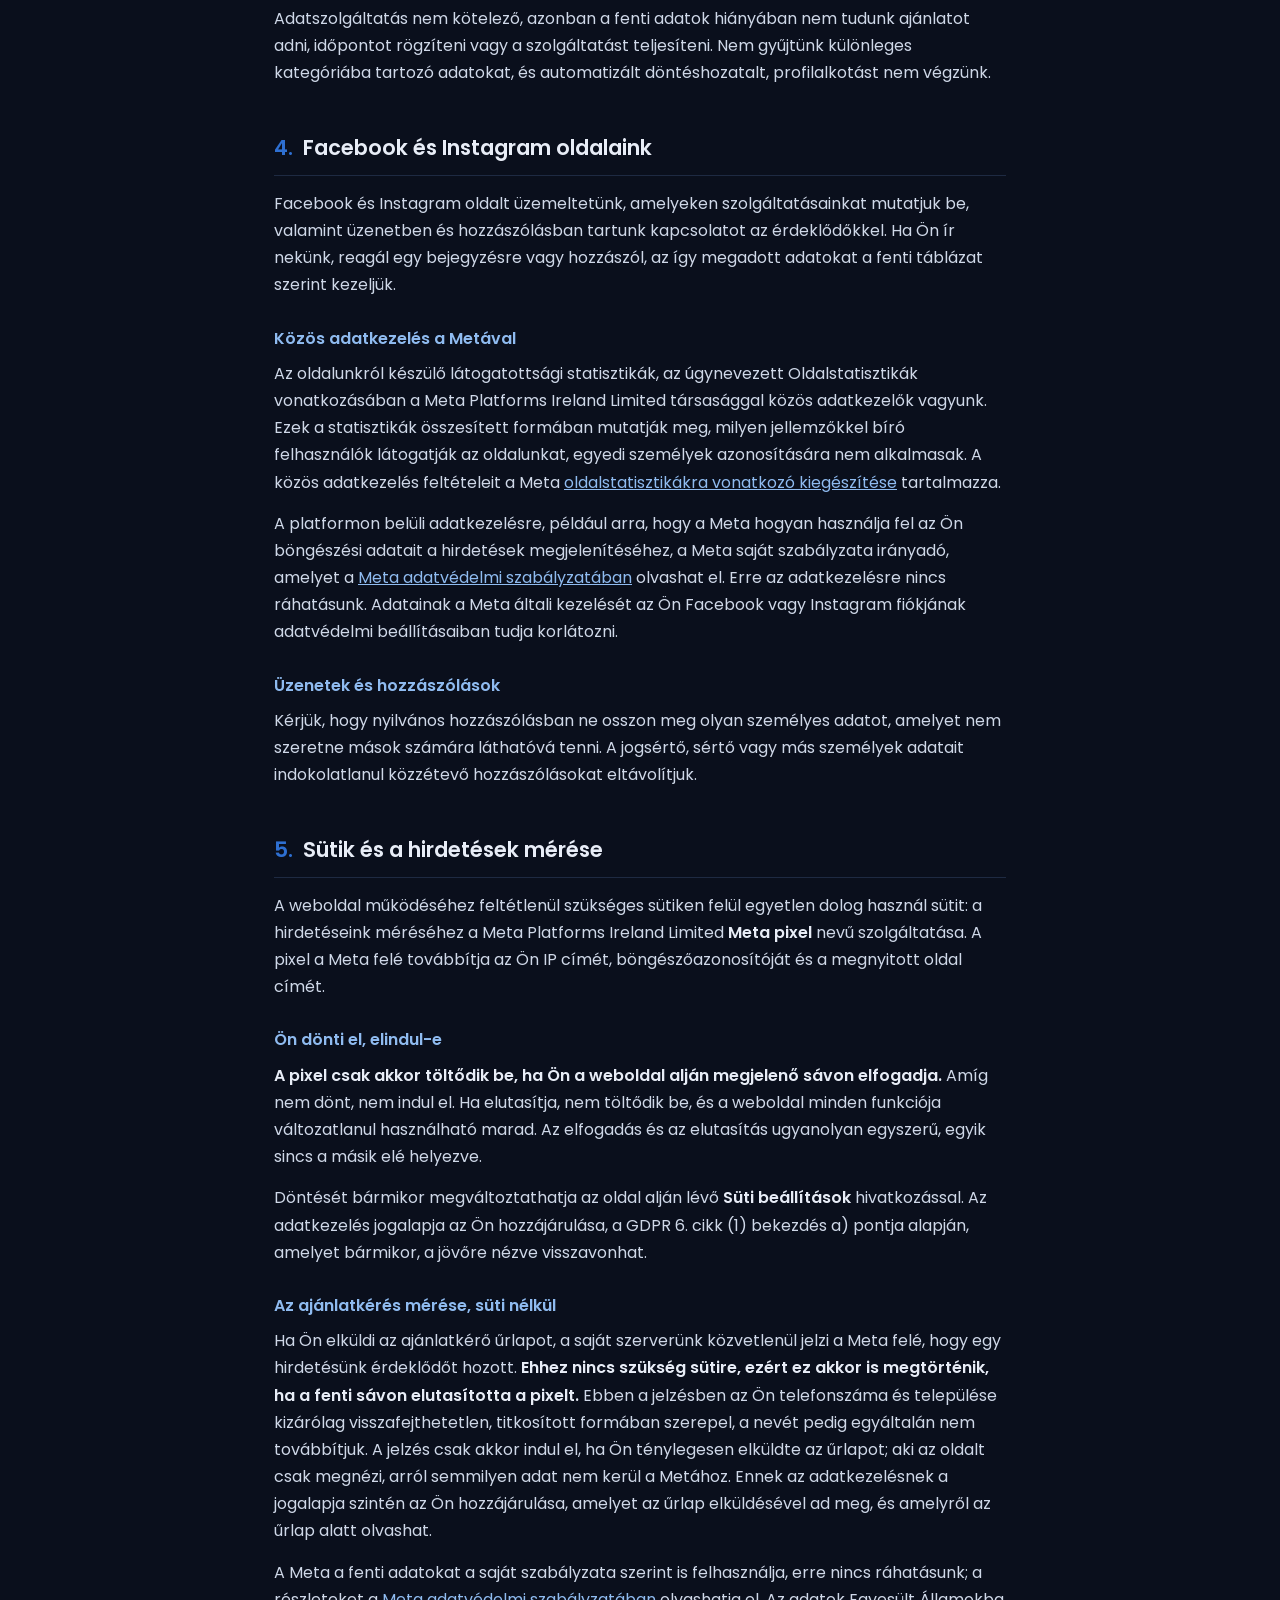
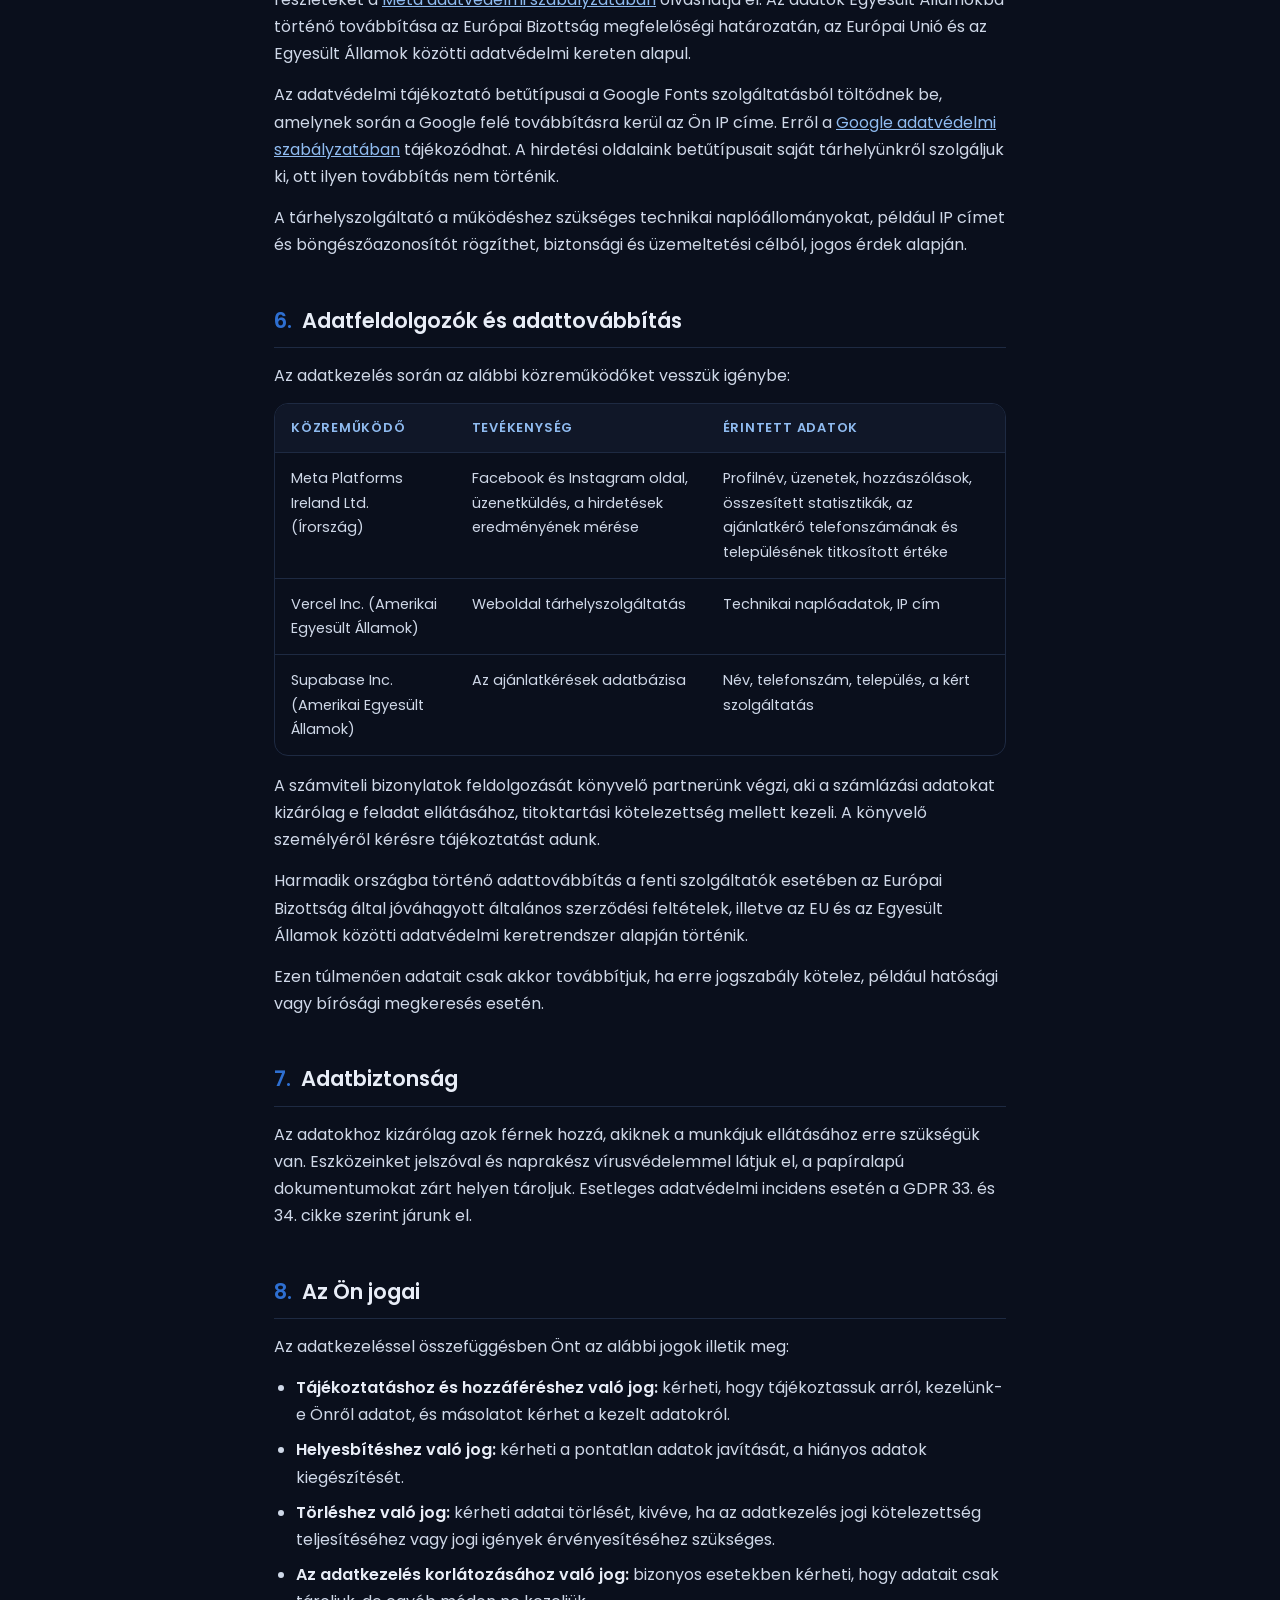
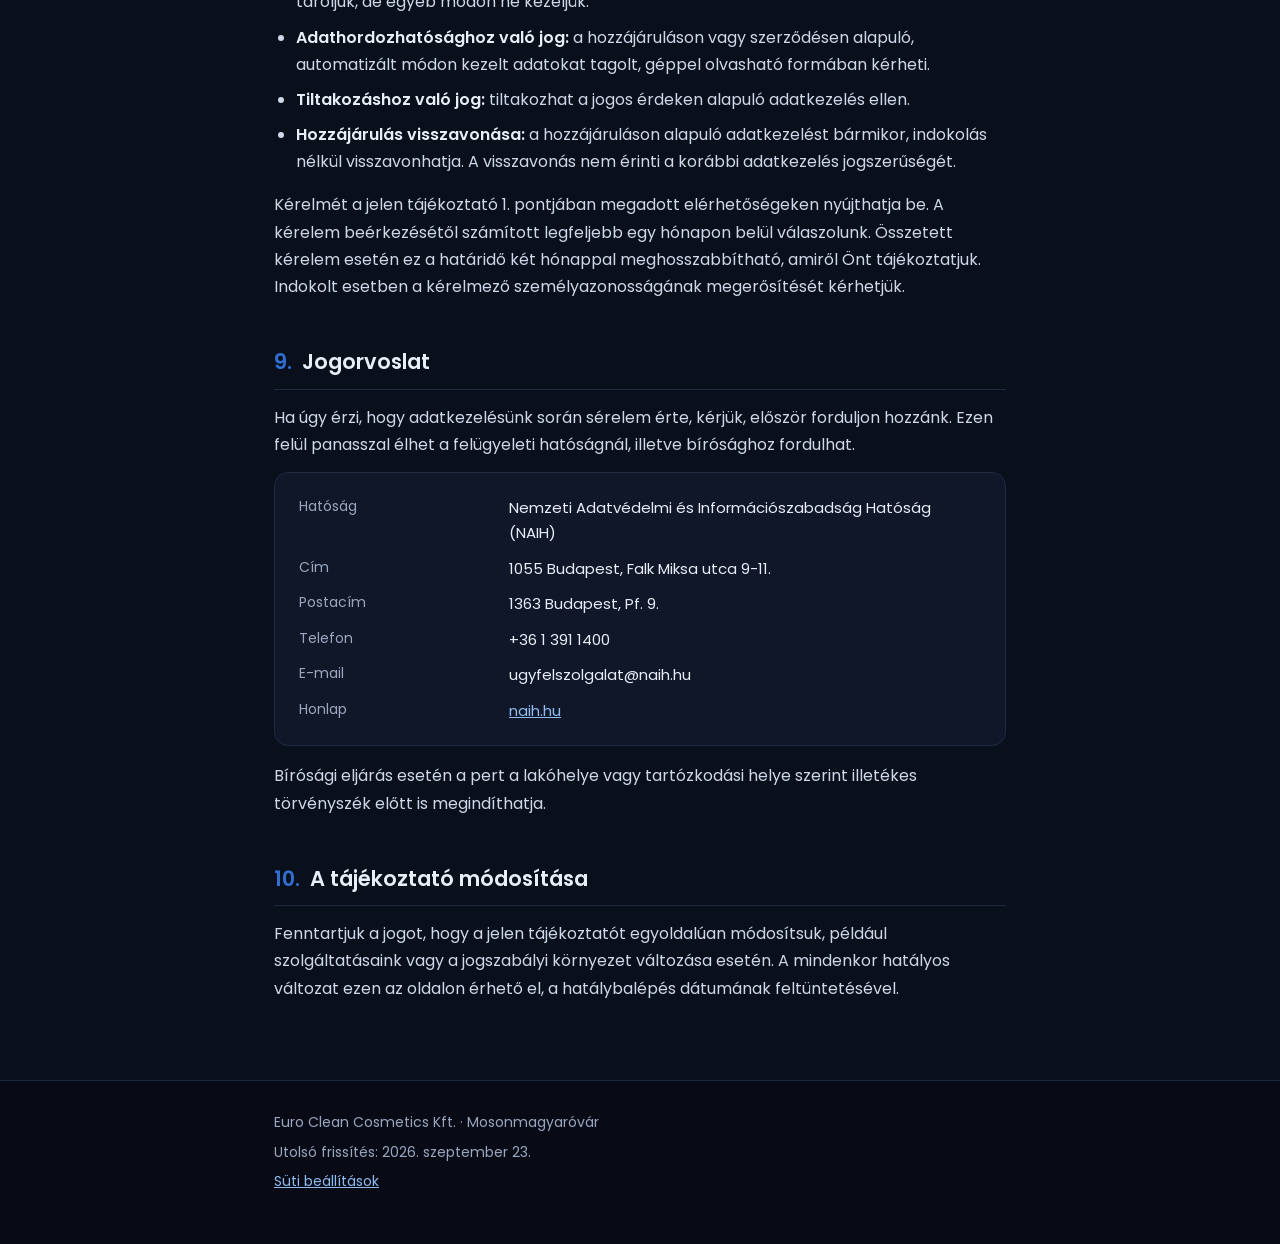
==== commit d13b5021: "Gate the Meta pixel behind a consent bar The pixel was loading on every page view with no consent st" ====
--- a/index.html
+++ b/index.html
@@ -115,6 +115,8 @@
   footer .wrap { padding: 30px 24px 44px; }
   footer p { color: var(--muted); font-size: 14px; margin-bottom: 6px; }
 </style>
+<link rel="stylesheet" href="/assets/consent.css">
+<script src="/assets/consent.js" defer></script>
 </head>
 <body>
 
@@ -295,29 +297,38 @@
     <section id="suti">
       <h2><span class="num">5.</span>Sütik és a hirdetések mérése</h2>
       <p>
-        <strong>Nem helyezünk el marketing- vagy nyomkövető sütiket, és nem futtatunk
-        analitikai szolgáltatást.</strong> A weboldalunkon nincs Meta pixel és nincs
-        semmilyen más, a böngészőjét figyelő kód. Ezért nem is kérünk süti hozzájárulást:
-        nincs mihez kérni.
-      </p>
-      <h3>Hogyan mérjük mégis a hirdetéseinket</h3>
-      <p>
-        Ha Ön kitölti és elküldi az ajánlatkérő űrlapot, a saját szerverünk jelzi a Meta
-        Platforms Ireland Limited felé, hogy egy hirdetésünk érdeklődőt hozott. Ebben a
-        jelzésben az Ön <strong>telefonszáma és települése kizárólag visszafejthetetlen,
-        titkosított formában</strong> szerepel, a nevét pedig egyáltalán nem továbbítjuk. A
-        Meta ezeket a titkosított értékeket a saját nyilvántartásával veti össze, hogy meg
-        tudjuk állapítani, melyik hirdetésünk működik.
-      </p>
-      <p>
-        A jelzés <strong>csak akkor indul el, ha Ön ténylegesen elküldte az űrlapot</strong>.
-        Aki az oldalt csak megnézi, arról semmilyen adat nem kerül a Metához. Az adatkezelés
-        jogalapja az Ön hozzájárulása, a GDPR 6. cikk (1) bekezdés a) pontja alapján,
-        amelyet az űrlap elküldésével ad meg, és amelyet bármikor, a jövőre nézve
-        visszavonhat a fenti elérhetőségeinken.
-      </p>
-      <p>
-        A Meta ezeket az adatokat a saját szabályzata szerint is felhasználja, erre nincs
+        A weboldal működéséhez feltétlenül szükséges sütiken felül egyetlen dolog
+        használ sütit: a hirdetéseink méréséhez a Meta Platforms Ireland Limited
+        <strong>Meta pixel</strong> nevű szolgáltatása. A pixel a Meta felé továbbítja az
+        Ön IP címét, böngészőazonosítóját és a megnyitott oldal címét.
+      </p>
+      <h3>Ön dönti el, elindul-e</h3>
+      <p>
+        <strong>A pixel csak akkor töltődik be, ha Ön a weboldal alján megjelenő sávon
+        elfogadja.</strong> Amíg nem dönt, nem indul el. Ha elutasítja, nem töltődik be, és
+        a weboldal minden funkciója változatlanul használható marad. Az elfogadás és az
+        elutasítás ugyanolyan egyszerű, egyik sincs a másik elé helyezve.
+      </p>
+      <p>
+        Döntését bármikor megváltoztathatja az oldal alján lévő <strong>Süti
+        beállítások</strong> hivatkozással. Az adatkezelés jogalapja az Ön hozzájárulása, a
+        GDPR 6. cikk (1) bekezdés a) pontja alapján, amelyet bármikor, a jövőre nézve
+        visszavonhat.
+      </p>
+      <h3>Az ajánlatkérés mérése, süti nélkül</h3>
+      <p>
+        Ha Ön elküldi az ajánlatkérő űrlapot, a saját szerverünk közvetlenül jelzi a Meta
+        felé, hogy egy hirdetésünk érdeklődőt hozott. <strong>Ehhez nincs szükség sütire,
+        ezért ez akkor is megtörténik, ha a fenti sávon elutasította a pixelt.</strong>
+        Ebben a jelzésben az Ön telefonszáma és települése kizárólag visszafejthetetlen,
+        titkosított formában szerepel, a nevét pedig egyáltalán nem továbbítjuk. A jelzés
+        csak akkor indul el, ha Ön ténylegesen elküldte az űrlapot; aki az oldalt csak
+        megnézi, arról semmilyen adat nem kerül a Metához. Ennek az adatkezelésnek a
+        jogalapja szintén az Ön hozzájárulása, amelyet az űrlap elküldésével ad meg, és
+        amelyről az űrlap alatt olvashat.
+      </p>
+      <p>
+        A Meta a fenti adatokat a saját szabályzata szerint is felhasználja, erre nincs
         ráhatásunk; a részleteket a
         <a href="https://www.facebook.com/privacy/policy/" target="_blank" rel="noopener">Meta adatvédelmi szabályzatában</a>
         olvashatja el. Az adatok Egyesült Államokba történő továbbítása az Európai Bizottság
@@ -447,7 +458,8 @@
 <footer>
   <div class="wrap">
     <p>Euro Clean Cosmetics Kft. · Mosonmagyaróvár</p>
-    <p>Utolsó frissítés: 2026. szeptember 9.</p>
+    <p>Utolsó frissítés: 2026. szeptember 23.</p>
+    <p><a href="#" data-cookie-settings>Süti beállítások</a></p>
   </div>
 </footer>
 
--- a/assets/consent.css
+++ b/assets/consent.css
@@ -0,0 +1,71 @@
+/* ---------------------------------------------------------------------------
+   Süti hozzájárulás sáv.
+
+   Mindhárom oldalon fut, és a két oldal két különböző stíluslapot használ
+   (a landing oldalak az lp.css-t, a tájékoztató a sajátját). Ezért itt
+   egyetlen token sincs: minden érték konkrét, hogy a sáv bárhol ugyanúgy
+   nézzen ki. Mindkét alap sötét, tehát egy sötét sáv mindkettőn megáll.
+
+   A saját osztálynevek `eck-` előtagot kapnak, hogy ne ütközzenek se a
+   `components.css` elemkészletével, se a tájékoztató saját osztályaival.
+   --------------------------------------------------------------------------- */
+
+.eck {
+  position: fixed; left: 0; right: 0; bottom: 0; z-index: 9999;
+  display: flex; justify-content: center;
+  padding: 14px 16px calc(14px + env(safe-area-inset-bottom));
+  background: rgba(8, 13, 24, .96);
+  border-top: 1px solid #27354a;
+  font-family: 'Poppins', -apple-system, BlinkMacSystemFont, 'Segoe UI', sans-serif;
+  color: #e9eff7;
+  transform: translateY(100%);
+  transition: transform .24s cubic-bezier(.2, .8, .3, 1);
+}
+.eck.eck-in { transform: translateY(0); }
+.eck[hidden] { display: none; }
+
+@supports (backdrop-filter: blur(10px)) {
+  .eck { background: rgba(8, 13, 24, .88); backdrop-filter: blur(10px); }
+}
+
+.eck-box {
+  width: 100%; max-width: 720px;
+  display: flex; flex-wrap: wrap; align-items: center; gap: 12px 18px;
+}
+
+.eck-text {
+  flex: 1 1 320px; min-width: 0;
+  font-size: 13.5px; line-height: 1.5; color: #c2cfdd; margin: 0;
+}
+.eck-text b { color: #e9eff7; font-weight: 600; }
+.eck-text a { color: #8fc2ef; }
+
+.eck-actions { display: flex; gap: 9px; flex: 0 0 auto; }
+
+/* A két gomb szándékosan egyforma méretű és súlyú: az elutasításnak
+   ugyanolyan könnyűnek kell lennie, mint az elfogadásnak. */
+.eck-btn {
+  font-family: inherit; font-size: 14px; font-weight: 600; line-height: 1;
+  padding: 11px 18px; border-radius: 9px; cursor: pointer;
+  white-space: nowrap; -webkit-tap-highlight-color: transparent;
+}
+.eck-yes {
+  color: #fff; border: 1px solid #2e8ad8;
+  background: linear-gradient(135deg, #3a9ae8, #1857a0);
+}
+.eck-no {
+  color: #e9eff7; border: 1px solid #3b4a63; background: transparent;
+}
+.eck-no:hover { border-color: #5a6c8a; }
+.eck-btn:focus-visible { outline: 2px solid #8fc2ef; outline-offset: 2px; }
+.eck-btn:active { transform: translateY(1px); }
+
+@media (max-width: 560px) {
+  .eck-box { gap: 12px; }
+  .eck-actions { width: 100%; }
+  .eck-btn { flex: 1; text-align: center; }
+}
+
+@media (prefers-reduced-motion: reduce) {
+  .eck { transition: none; }
+}
